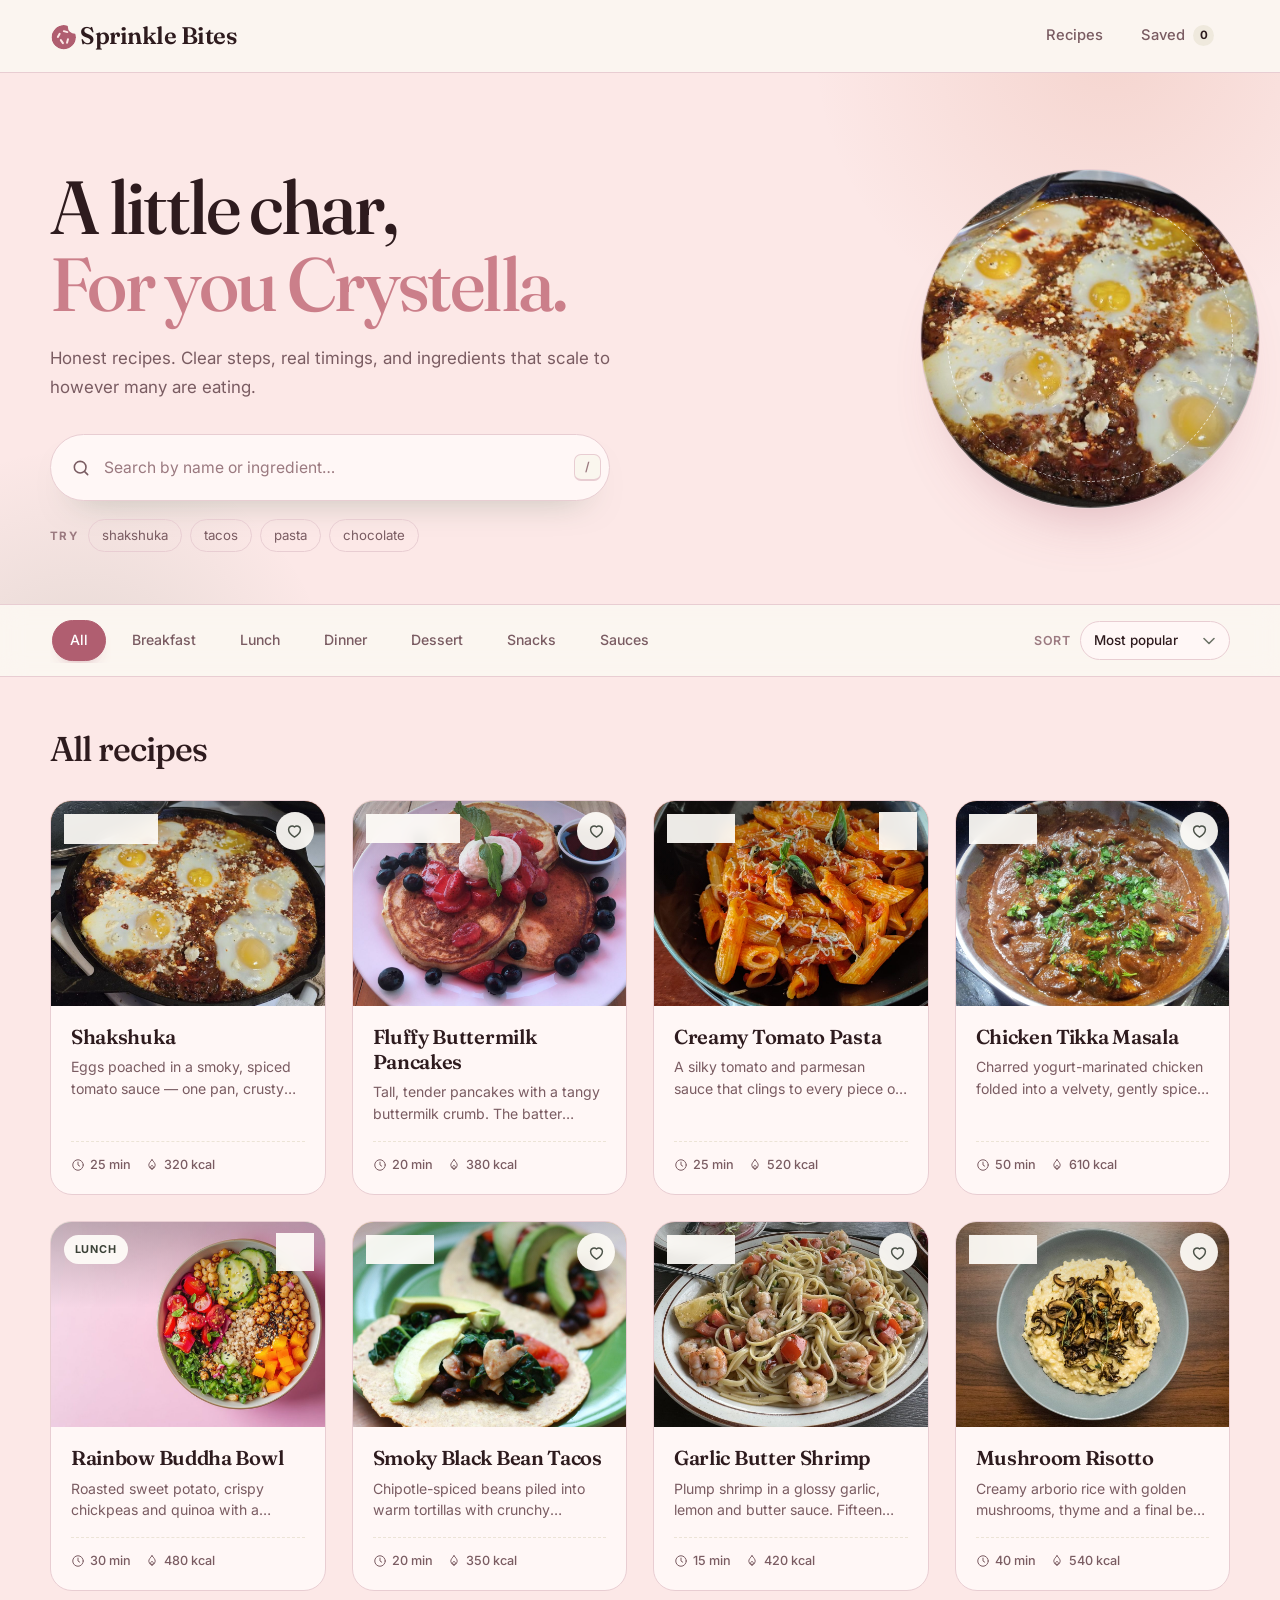
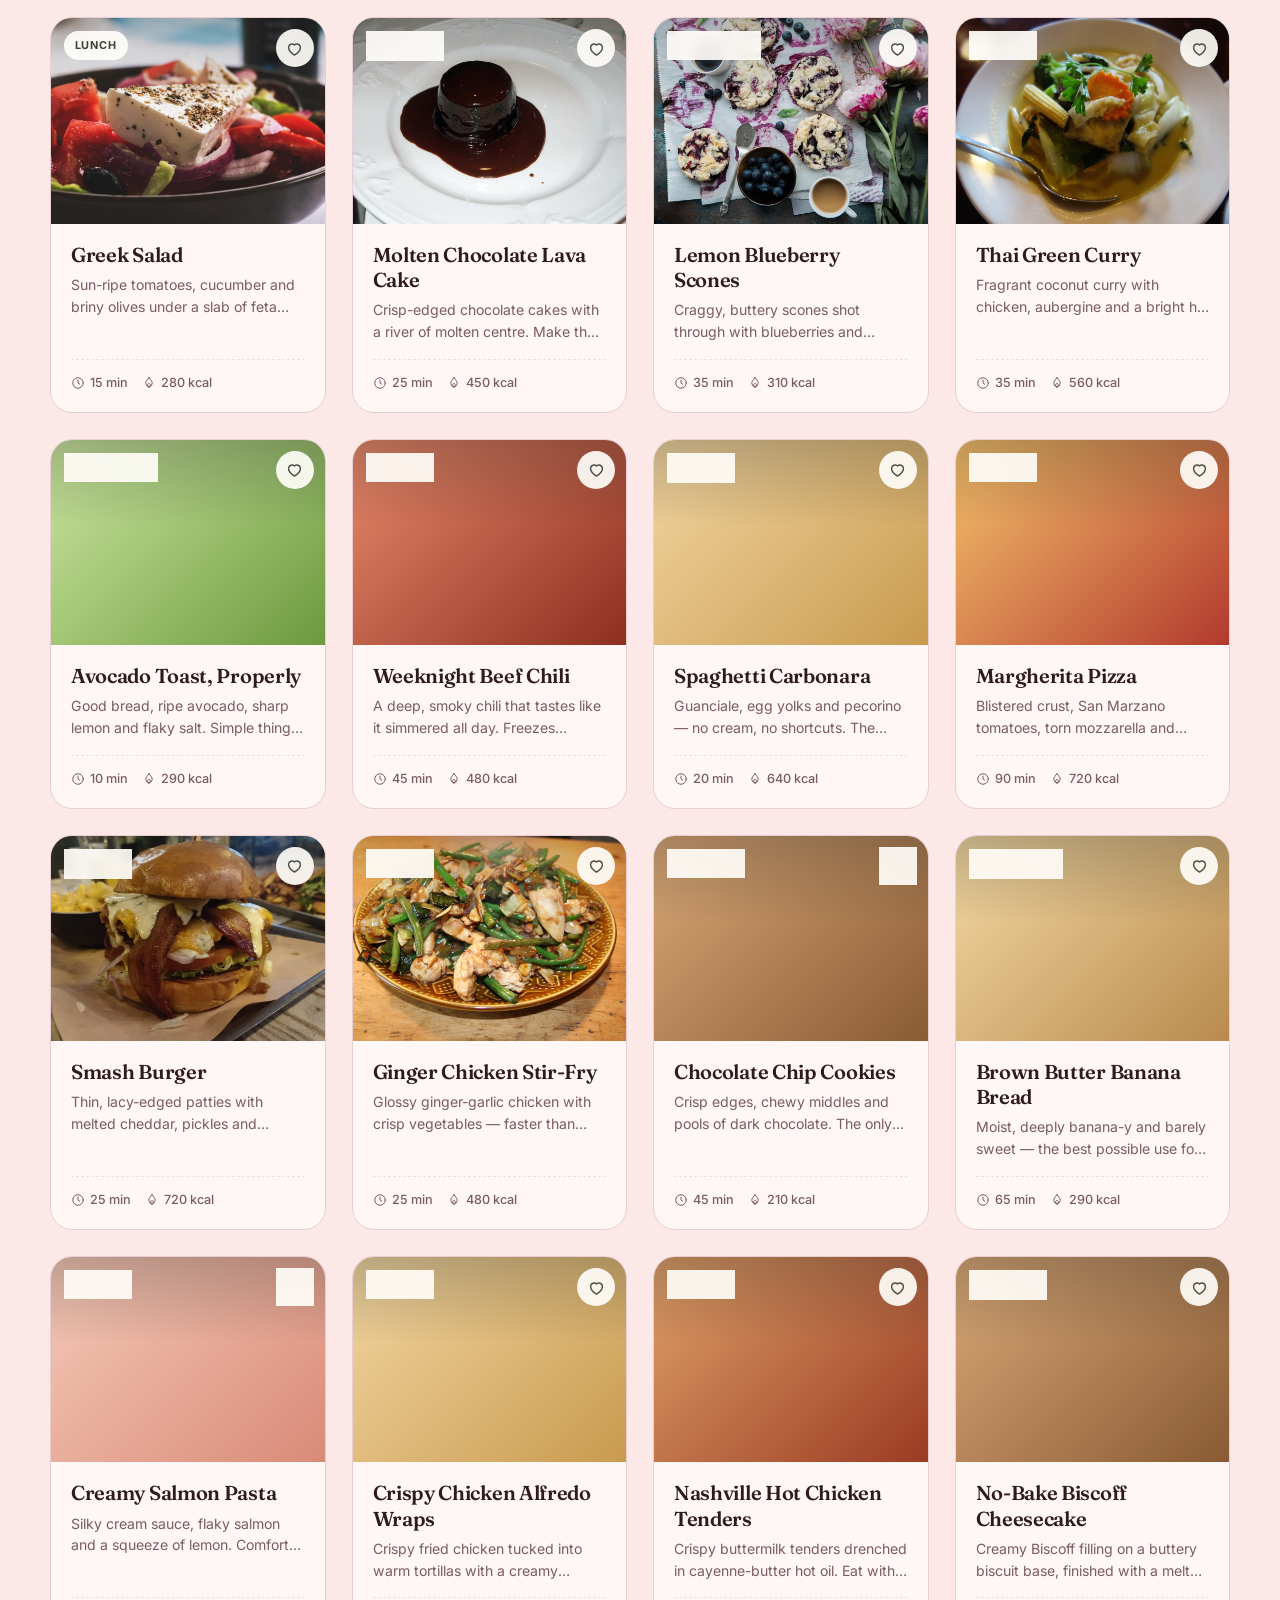
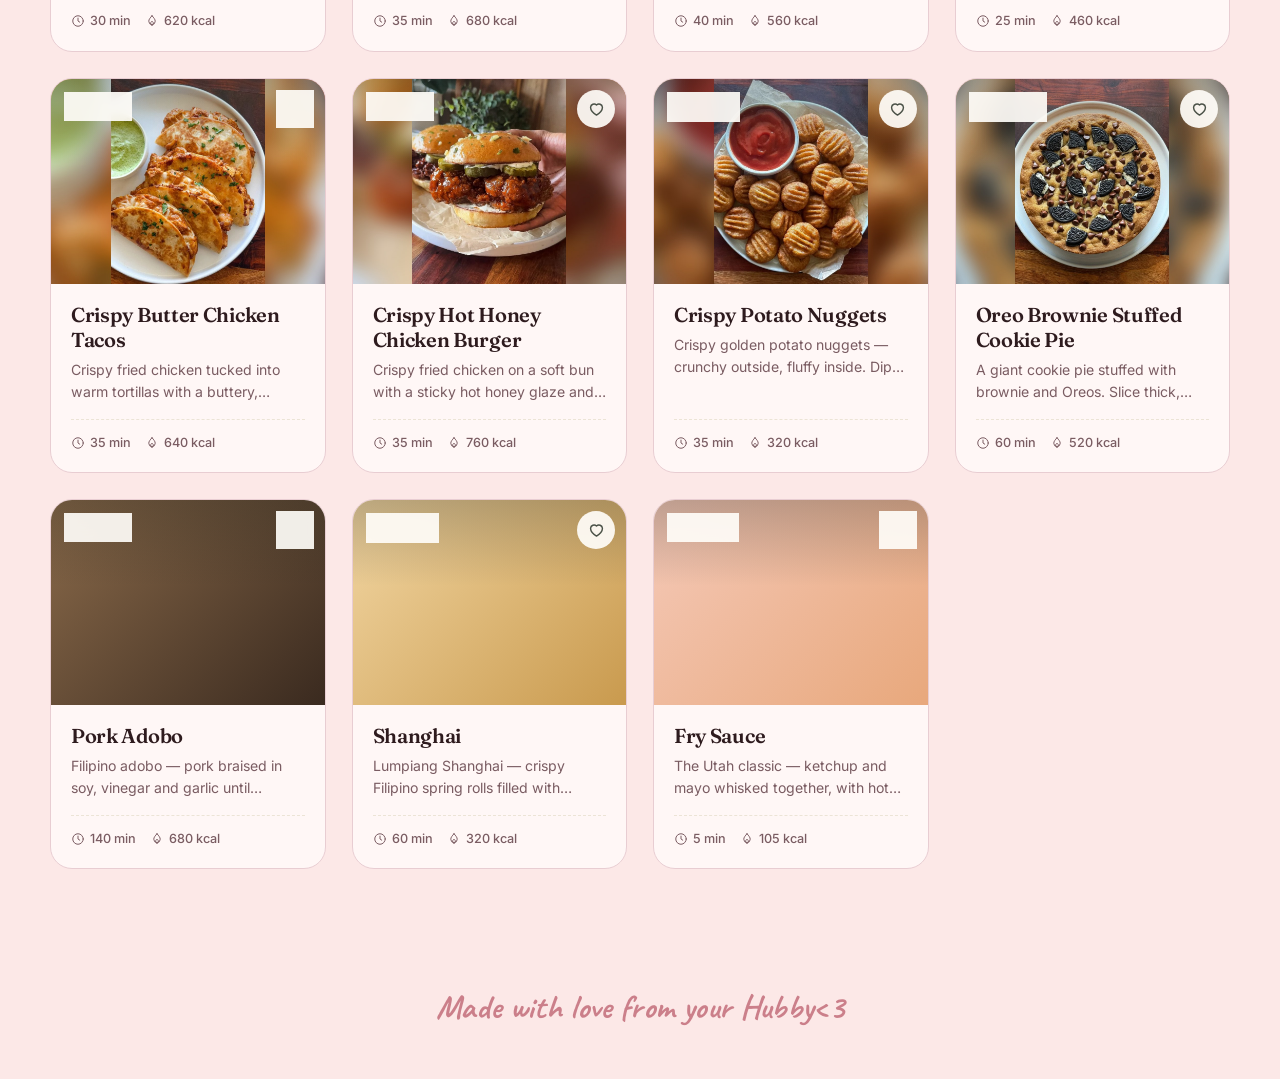
==== index.html @ 5f337d58 "Divide Sauces into 'Sauces' and 'French Mother Sauces' subcategories" ====
<!DOCTYPE html>
<html lang="en">
<head>
  <meta charset="UTF-8">
  <meta name="viewport" content="width=device-width, initial-scale=1">
  <title>Sprinkle Bites — Recipes worth cooking</title>
  <meta name="description" content="Simple, tested recipes with clear steps, honest timings and ingredients that scale to your table.">
  <link rel="preconnect" href="https://fonts.googleapis.com">
  <link rel="preconnect" href="https://fonts.gstatic.com" crossorigin>
  <link href="https://fonts.googleapis.com/css2?family=Fraunces:ital,opsz,wght@0,9..144,400..700;1,9..144,400..700&family=Inter:wght@400;500;600;700&family=Caveat:wght@500;700&display=swap" rel="stylesheet">
  <link rel="icon" href="images/logo-mark.svg" type="image/svg+xml">
  <link rel="apple-touch-icon" href="images/apple-touch-icon.png">
  <link rel="stylesheet" href="styles.css?v=10">
</head>
<body>

  <header class="site-header">
    <div class="wrap header-inner">
      <a class="brand" href="#top" id="brand">
        <svg class="brand-mark" viewBox="0 0 48 48" width="30" height="30" aria-hidden="true" focusable="false">
          <defs>
            <mask id="brand-bite">
              <rect width="48" height="48" fill="#000"/>
              <circle cx="22" cy="26" r="19.5" fill="#fff"/>
              <circle cx="40" cy="9" r="11.5" fill="#000"/>
            </mask>
          </defs>
          <circle cx="22" cy="26" r="19.5" fill="#b05e70" mask="url(#brand-bite)"/>
          <g fill="#fce8e7">
            <rect x="12.4" y="18.5" width="3.2" height="9" rx="1.6" transform="rotate(30 14 23)"/>
            <rect x="17.4" y="28.5" width="3.2" height="9" rx="1.6" transform="rotate(-35 19 33)"/>
            <rect x="26.4" y="27.5" width="3.2" height="9" rx="1.6" transform="rotate(15 28 32)"/>
            <rect x="23.4" y="12.5" width="3.2" height="9" rx="1.6" transform="rotate(105 25 17)"/>
          </g>
        </svg>
        <span class="brand-name">Sprinkle Bites</span>
      </a>
      <nav class="nav" aria-label="Main">
        <a href="#recipes" class="nav-link" id="navAll">Recipes</a>
        <button class="nav-link" id="savedBtn" type="button" aria-pressed="false">
          Saved <span class="count" id="savedCount">0</span>
        </button>
      </nav>
    </div>
  </header>

  <main id="top">
    <section class="hero">
      <div class="wrap hero-inner">
        <h1>A little char, <em>For you Crystella.</em></h1>
        <p class="lede">Honest recipes. Clear steps, real timings, and ingredients that scale to however many are eating.</p>

        <div class="search" role="search">
          <svg class="search-icon" viewBox="0 0 24 24" aria-hidden="true"><circle cx="11" cy="11" r="7"/><path d="m20 20-3.6-3.6"/></svg>
          <input id="search" type="search" placeholder="Search by name or ingredient…" aria-label="Search recipes" autocomplete="off" spellcheck="false">
          <kbd class="search-hint" aria-hidden="true">/</kbd>
        </div>

        <div class="suggestions">
          <span class="suggestions-label">Try</span>
          <button type="button" data-suggest="shakshuka">shakshuka</button>
          <button type="button" data-suggest="tacos">tacos</button>
          <button type="button" data-suggest="pasta">pasta</button>
          <button type="button" data-suggest="chocolate">chocolate</button>
        </div>
      </div>

      <div class="hero-art" aria-hidden="true">
        <div class="plate">
          <span class="plate-ring"></span>
          <img class="plate-photo" src="images/shakshuka.jpg?v=8" alt="" width="1200" height="800">
        </div>
      </div>
    </section>

    <div class="toolbar" id="toolbar">
      <div class="wrap toolbar-inner">
        <div class="chips" id="chips" role="group" aria-label="Filter recipes by category"></div>
        <div class="sub-chips" id="subChips" role="group" aria-label="Filter sauces" hidden></div>
        <label class="sort">
          <span>Sort</span>
          <select id="sort">
            <option value="recommended">Most popular</option>
            <option value="time">Quickest first</option>
            <option value="calories">Lowest calories</option>
            <option value="az">A–Z</option>
          </select>
        </label>
      </div>
    </div>

    <section class="collection wrap" id="recipes" aria-labelledby="collectionTitle">
      <div class="collection-head">
        <h2 id="collectionTitle">All recipes</h2>
      </div>
      <div class="grid" id="grid"></div>
      <div class="empty" id="empty" hidden>
        <span class="empty-emoji" aria-hidden="true">🍽️</span>
        <h3>Nothing on the menu</h3>
        <p>No recipes match that search. Try a different ingredient or clear the filters.</p>
        <button class="btn btn-primary" type="button" id="clearFilters">Clear filters</button>
      </div>
    </section>
  </main>

  <p class="love-note">Made with love from your Hubby&lt;3</p>

  <div class="modal" id="modal" aria-hidden="true">
    <div class="modal-backdrop" data-close></div>
    <div class="panel" id="panel" role="dialog" aria-modal="true" aria-labelledby="modalTitle"></div>
  </div>

  <script src="app.js" defer></script>
</body>
</html>
---- styles.css ----
/* ---------- Base ---------- */
*, *::before, *::after { box-sizing: border-box; }

:root {
  --cream: #fce8e7;
  --paper: #fff7f6;
  --ink: #2e1b1e;
  --muted: #7a5c62;
  --muted-soft: #9b7a80;
  --green: #b05e70;
  --green-soft: #f4c0c8;
  --terra: #cb7f8a;
  --terra-ink: #a04a5a;
  --line: #e8cdd2;
  --serif: "Fraunces", "Iowan Old Style", Georgia, serif;
  --sans: "Inter", ui-sans-serif, system-ui, -apple-system, "Segoe UI", sans-serif;
  --shadow: 0 24px 44px -30px rgba(32, 37, 31, 0.55);
}

html { scroll-behavior: smooth; }

body {
  margin: 0;
  background: var(--cream);
  color: var(--ink);
  font-family: var(--sans);
  font-size: 16px;
  line-height: 1.6;
  -webkit-font-smoothing: antialiased;
}

body.locked { overflow: hidden; }

img, svg { display: block; }
button { font: inherit; color: inherit; }

[hidden] { display: none !important; }

.wrap { width: min(1180px, calc(100% - 48px)); margin-inline: auto; }

:focus-visible {
  outline: 2.5px solid var(--green);
  outline-offset: 3px;
  border-radius: 6px;
}

/* ---------- Header ---------- */
.site-header {
  position: sticky;
  top: 0;
  z-index: 50;
  background: rgba(251, 247, 241, 0.86);
  backdrop-filter: blur(14px);
  -webkit-backdrop-filter: blur(14px);
  border-bottom: 1px solid var(--line);
}

.header-inner {
  display: flex;
  align-items: center;
  justify-content: space-between;
  gap: 24px;
  height: 72px;
}

.brand {
  display: inline-flex;
  align-items: center;
  text-decoration: none;
  color: var(--ink);
  font-family: var(--serif);
  font-size: 1.5rem;
  font-weight: 600;
  letter-spacing: -0.02em;
}

.brand-mark { width: 30px; height: 30px; flex: none; }

.nav { display: flex; align-items: center; gap: 6px; }

.nav-link {
  display: inline-flex;
  align-items: center;
  gap: 8px;
  padding: 9px 16px;
  border: 0;
  border-radius: 999px;
  background: transparent;
  color: var(--muted);
  font-size: 0.92rem;
  font-weight: 500;
  text-decoration: none;
  cursor: pointer;
  transition: background 0.18s ease, color 0.18s ease;
}

.nav-link:hover { background: #f1ece2; color: var(--ink); }

.nav-link.is-active {
  background: var(--green);
  color: #fff;
}

.count {
  display: inline-grid;
  place-items: center;
  min-width: 21px;
  height: 21px;
  padding: 0 6px;
  border-radius: 999px;
  background: #efe9dd;
  color: var(--ink);
  font-size: 0.72rem;
  font-weight: 700;
  line-height: 1;
}

.nav-link.is-active .count { background: rgba(255, 255, 255, 0.24); color: #fff; }

/* ---------- Hero ---------- */
.hero {
  position: relative;
  padding: 76px 0 52px;
  overflow: hidden;
}

.hero::before {
  content: "";
  position: absolute;
  width: 620px;
  height: 620px;
  top: -340px;
  right: -140px;
  border-radius: 50%;
  background: radial-gradient(circle, rgba(201, 96, 60, 0.14), rgba(201, 96, 60, 0) 68%);
  pointer-events: none;
}

.hero::after {
  content: "";
  position: absolute;
  width: 520px;
  height: 520px;
  bottom: -360px;
  left: -180px;
  border-radius: 50%;
  background: radial-gradient(circle, rgba(47, 93, 58, 0.12), rgba(47, 93, 58, 0) 70%);
  pointer-events: none;
}

.hero-inner { position: relative; z-index: 1; }

.eyebrow {
  display: inline-flex;
  align-items: center;
  gap: 10px;
  margin: 0;
  color: var(--terra-ink);
  font-size: 0.74rem;
  font-weight: 700;
  letter-spacing: 0.16em;
  text-transform: uppercase;
}

.eyebrow::before {
  content: "";
  width: 28px;
  height: 2px;
  border-radius: 2px;
  background: currentColor;
}

.hero h1 {
  margin: 20px 0 0;
  max-width: 15ch;
  font-family: var(--serif);
  font-size: clamp(2.7rem, 6.4vw, 4.7rem);
  font-weight: 500;
  line-height: 1.02;
  letter-spacing: -0.035em;
}

.hero h1 em {
  display: block;
  color: var(--terra);
  font-style: normal;
}

.lede {
  max-width: 53ch;
  margin: 22px 0 0;
  color: var(--muted);
  font-size: 1.06rem;
  line-height: 1.7;
}

/* Search */
.search {
  display: flex;
  align-items: center;
  gap: 13px;
  width: min(560px, 100%);
  margin-top: 32px;
  padding: 7px 8px 7px 20px;
  background: var(--paper);
  border: 1px solid var(--line);
  border-radius: 999px;
  box-shadow: 0 18px 36px -26px rgba(47, 93, 58, 0.55);
  transition: border-color 0.18s ease, box-shadow 0.18s ease;
}

.search:focus-within {
  border-color: #b9cbb3;
  box-shadow: 0 18px 36px -22px rgba(47, 93, 58, 0.5), 0 0 0 4px rgba(47, 93, 58, 0.08);
}

.search-icon {
  width: 20px;
  height: 20px;
  flex: 0 0 20px;
  fill: none;
  stroke: var(--muted);
  stroke-width: 1.9;
  stroke-linecap: round;
}

.search input {
  flex: 1;
  min-width: 0;
  padding: 13px 0;
  border: 0;
  outline: 0;
  background: transparent;
  color: var(--ink);
  font: inherit;
  font-size: 0.98rem;
}

.search input::placeholder { color: var(--muted-soft); }
.search input::-webkit-search-cancel-button { -webkit-appearance: none; }

.search-hint {
  flex: 0 0 auto;
  padding: 4px 10px;
  border: 1px solid var(--line);
  border-bottom-width: 2px;
  border-radius: 7px;
  background: #faf6ee;
  color: var(--muted-soft);
  font-family: var(--sans);
  font-size: 0.76rem;
  font-weight: 600;
  line-height: 1.3;
}

.suggestions {
  display: flex;
  flex-wrap: wrap;
  align-items: center;
  gap: 8px;
  margin-top: 18px;
  font-size: 0.85rem;
}

.suggestions-label {
  margin-right: 2px;
  color: var(--muted-soft);
  font-size: 0.72rem;
  font-weight: 700;
  letter-spacing: 0.12em;
  text-transform: uppercase;
}

.suggestions button {
  padding: 5px 13px;
  border: 1px solid var(--line);
  border-radius: 999px;
  background: transparent;
  color: var(--muted);
  font-size: 0.83rem;
  cursor: pointer;
  transition: all 0.16s ease;
}

.suggestions button:hover {
  border-color: #cfc4b1;
  background: var(--paper);
  color: var(--ink);
  transform: translateY(-1px);
}

/* Hero decorative plate */
.hero-art {
  position: absolute;
  top: 50%;
  right: 0;
  width: 380px;
  height: 380px;
  transform: translateY(-50%);
  display: none;
}

.plate {
  position: absolute;
  inset: 20px;
  display: grid;
  place-items: center;
  border-radius: 50%;
  background:
    radial-gradient(circle at 38% 30%, #fff7f6 0%, #f6d2d6 55%, #e8cdd2 100%);
  border: 1px solid #e8cdd2;
  box-shadow:
    0 40px 60px -40px rgba(176, 94, 112, 0.45),
    inset 0 -8px 24px rgba(180, 160, 130, 0.18),
    inset 0 4px 14px rgba(255, 255, 255, 0.9);
  animation: float 7s ease-in-out infinite;
}

.plate-ring {
  position: absolute;
  inset: 26px;
  z-index: 3;
  border: 1.5px dashed rgba(255, 255, 255, 0.75);
  border-radius: 50%;
  opacity: 0.9;
}

.plate-photo {
  position: absolute;
  inset: 0;
  width: 100%;
  height: 100%;
  border-radius: 50%;
  object-fit: cover;
}

.plate::after {
  content: "";
  position: absolute;
  inset: 0;
  z-index: 2;
  border-radius: 50%;
  box-shadow: inset 0 0 0 1px rgba(255, 255, 255, 0.28), inset 0 -14px 34px rgba(40, 30, 20, 0.28);
  pointer-events: none;
}

@keyframes float {
  0%, 100% { transform: translateY(0) rotate(-4deg); }
  50% { transform: translateY(-9px) rotate(-2deg); }
}

@media (min-width: 1080px) {
  .hero-art { display: block; }
  .hero-inner { min-height: 360px; }
  .hero-inner > .eyebrow,
  .hero-inner > h1,
  .hero-inner > .lede,
  .hero-inner > .search,
  .hero-inner > .suggestions { max-width: 640px; }
  .hero-inner > .lede { max-width: 53ch; }
}

@media (prefers-reduced-motion: reduce) {
  .plate { animation: none; }
}


/* ---------- Toolbar ---------- */
.toolbar {
  position: sticky;
  top: 72px;
  z-index: 40;
  padding: 13px 0;
  background: rgba(251, 247, 241, 0.92);
  backdrop-filter: blur(12px);
  -webkit-backdrop-filter: blur(12px);
  border-top: 1px solid var(--line);
  border-bottom: 1px solid var(--line);
}

.toolbar-inner {
  display: flex;
  align-items: center;
  justify-content: space-between;
  gap: 18px;
}

.chips {
  display: flex;
  align-items: center;
  gap: 8px;
  overflow-x: auto;
  scrollbar-width: none;
  padding: 2px;
}

.chips::-webkit-scrollbar { display: none; }

.chip {
  flex: 0 0 auto;
  padding: 8px 17px;
  border: 1px solid transparent;
  border-radius: 999px;
  background: transparent;
  color: var(--muted);
  font-size: 0.88rem;
  font-weight: 500;
  white-space: nowrap;
  cursor: pointer;
  transition: all 0.18s ease;
}

.chip:hover { background: #f1ece2; color: var(--ink); }

.chip[aria-pressed="true"] {
  background: var(--green);
  border-color: var(--green);
  color: #fff;
  box-shadow: 0 8px 16px -12px rgba(176, 94, 112, 0.9);
}

.sort {
  display: inline-flex;
  align-items: center;
  gap: 9px;
  flex: 0 0 auto;
  color: var(--muted-soft);
  font-size: 0.78rem;
  font-weight: 600;
  letter-spacing: 0.06em;
  text-transform: uppercase;
}

.sort select {
  padding: 8px 34px 8px 13px;
  border: 1px solid var(--line);
  border-radius: 999px;
  background: var(--paper) url("data:image/svg+xml,%3Csvg xmlns='http://www.w3.org/2000/svg' width='12' height='8' viewBox='0 0 12 8'%3E%3Cpath d='M1 1.5 6 6.5 11 1.5' fill='none' stroke='%236d7468' stroke-width='1.6' stroke-linecap='round' stroke-linejoin='round'/%3E%3C/svg%3E") no-repeat right 14px center;
  color: var(--ink);
  font: inherit;
  font-size: 0.84rem;
  font-weight: 500;
  letter-spacing: 0;
  text-transform: none;
  cursor: pointer;
  appearance: none;
  -webkit-appearance: none;
}

/* ---------- Collection ---------- */
.collection { padding-bottom: 84px; }

#recipes { scroll-margin-top: 150px; }

.collection-head {
  display: flex;
  align-items: baseline;
  justify-content: space-between;
  gap: 20px;
  flex-wrap: wrap;
  padding: 44px 0 24px;
}

.collection-head h2 {
  margin: 0;
  font-family: var(--serif);
  font-size: clamp(1.7rem, 3vw, 2.15rem);
  font-weight: 500;
  letter-spacing: -0.025em;
}

.result-count {
  margin: 0;
  color: var(--muted-soft);
  font-size: 0.88rem;
}

.grid {
  display: grid;
  grid-template-columns: repeat(auto-fill, minmax(272px, 1fr));
  gap: 26px;
}

/* ---------- Card ---------- */
.card {
  position: relative;
  display: flex;
  flex-direction: column;
  background: var(--paper);
  border: 1px solid var(--line);
  border-radius: 22px;
  overflow: hidden;
  cursor: pointer;
  transition: transform 0.24s ease, box-shadow 0.24s ease, border-color 0.24s ease;
  animation: rise 0.4s ease both;
}

.card:hover {
  transform: translateY(-5px);
  border-color: #d8cfbe;
  box-shadow: var(--shadow);
}

.card-open {
  padding: 0;
  border: 0;
  background: none;
  color: inherit;
  font: inherit;
  letter-spacing: inherit;
  line-height: inherit;
  text-align: left;
  cursor: pointer;
}

.card-open:hover {
  text-decoration: underline;
  text-decoration-thickness: 1.5px;
  text-underline-offset: 4px;
}

.card-open:focus-visible { outline-offset: 4px; }

@keyframes rise {
  from { opacity: 0; transform: translateY(10px); }
  to { opacity: 1; transform: translateY(0); }
}

.thumb {
  position: relative;
  display: grid;
  place-items: center;
  aspect-ratio: 4 / 3;
  overflow: hidden;
}

.thumb::after {
  content: "";
  position: absolute;
  inset: 0;
  z-index: 1;
  background: linear-gradient(to bottom, rgba(20, 24, 20, 0.24), rgba(20, 24, 20, 0) 42%);
  pointer-events: none;
}

.thumb-img {
  position: absolute;
  inset: 0;
  width: 100%;
  height: 100%;
  object-fit: cover;
  transition: transform 0.5s cubic-bezier(0.2, 0.8, 0.3, 1);
}

.card:hover .thumb-img { transform: scale(1.055); }

.badge {
  position: absolute;
  top: 13px;
  left: 13px;
  z-index: 2;
  padding: 6px 11px;
  border-radius: 999px;
  background: rgba(255, 253, 249, 0.92);
  backdrop-filter: blur(6px);
  color: #3b4237;
  font-size: 0.68rem;
  font-weight: 700;
  letter-spacing: 0.09em;
  text-transform: uppercase;
}

.heart {
  position: absolute;
  top: 11px;
  right: 11px;
  z-index: 3;
  display: grid;
  place-items: center;
  width: 38px;
  height: 38px;
  border: 0;
  border-radius: 50%;
  background: rgba(255, 253, 249, 0.92);
  backdrop-filter: blur(6px);
  cursor: pointer;
  transition: transform 0.18s ease, background 0.18s ease;
}

.heart:hover { transform: scale(1.08); background: #fff; }
.heart:active { transform: scale(0.94); }

.heart svg {
  width: 19px;
  height: 19px;
  fill: none;
  stroke: #4a5147;
  stroke-width: 1.8;
  stroke-linecap: round;
  stroke-linejoin: round;
  transition: fill 0.18s ease, stroke 0.18s ease;
}

.heart[aria-pressed="true"] svg { fill: var(--terra); stroke: var(--terra); }

.card-body {
  display: flex;
  flex-direction: column;
  flex: 1;
  padding: 18px 20px 19px;
}

.card-body h3 {
  margin: 0;
  font-family: var(--serif);
  font-size: 1.26rem;
  font-weight: 600;
  line-height: 1.25;
  letter-spacing: -0.015em;
}

.card-body p {
  margin: 7px 0 16px;
  color: var(--muted);
  font-size: 0.88rem;
  line-height: 1.55;
  display: -webkit-box;
  -webkit-line-clamp: 2;
  -webkit-box-orient: vertical;
  overflow: hidden;
}

.meta {
  display: flex;
  align-items: center;
  flex-wrap: wrap;
  gap: 6px 14px;
  margin-top: auto;
  padding-top: 13px;
  border-top: 1px dashed #ece4d6;
  color: var(--muted);
  font-size: 0.79rem;
  font-weight: 500;
}

.meta span { display: inline-flex; align-items: center; gap: 5px; }

.meta svg {
  width: 14px;
  height: 14px;
  fill: none;
  stroke: currentColor;
  stroke-width: 1.7;
  stroke-linecap: round;
  stroke-linejoin: round;
}

/* ---------- Empty state ---------- */
.empty {
  display: grid;
  justify-items: center;
  gap: 4px;
  padding: 64px 24px 72px;
  text-align: center;
}

.empty-emoji { font-size: 2.6rem; }

.empty h3 {
  margin: 8px 0 0;
  font-family: var(--serif);
  font-size: 1.5rem;
  font-weight: 600;
}

.empty p {
  max-width: 38ch;
  margin: 4px 0 18px;
  color: var(--muted);
  font-size: 0.93rem;
}

/* ---------- Buttons ---------- */
.btn {
  display: inline-flex;
  align-items: center;
  justify-content: center;
  gap: 8px;
  padding: 11px 20px;
  border: 1px solid transparent;
  border-radius: 999px;
  font-size: 0.9rem;
  font-weight: 600;
  cursor: pointer;
  transition: all 0.18s ease;
}

.btn svg { width: 17px; height: 17px; fill: none; stroke: currentColor; stroke-width: 1.8; stroke-linecap: round; stroke-linejoin: round; }

.btn-primary { background: var(--green); color: #fff; }
.btn-primary:hover { background: #24462d; transform: translateY(-1px); }

.btn-ghost { background: transparent; border-color: var(--line); color: var(--ink); }
.btn-ghost:hover { background: #f1ece2; }

/* ---------- Footer ---------- */
.site-footer {
  border-top: 1px solid var(--line);
  padding: 34px 0 44px;
  background: #f7f2e9;
}

.footer-inner {
  display: flex;
  align-items: center;
  justify-content: space-between;
  gap: 16px;
  flex-wrap: wrap;
}

.site-footer p { margin: 0; color: var(--muted); font-size: 0.88rem; }
.footer-small { color: var(--muted-soft); font-size: 0.82rem; }
.site-footer a { color: var(--muted-soft); text-underline-offset: 3px; }
.site-footer a:hover { color: var(--ink); }

/* ---------- Modal ---------- */
.modal { position: fixed; inset: 0; z-index: 100; display: none; }
.modal.open { display: block; }

.modal-backdrop {
  position: absolute;
  inset: 0;
  background: rgba(24, 28, 24, 0.55);
  backdrop-filter: blur(7px);
  -webkit-backdrop-filter: blur(7px);
  animation: fade 0.22s ease both;
}

.panel {
  position: relative;
  width: min(940px, calc(100% - 32px));
  max-height: 88vh;
  margin: min(5vh, 52px) auto;
  background: var(--cream);
  border-radius: 26px;
  overflow-y: auto;
  overscroll-behavior: contain;
  box-shadow: 0 50px 90px -34px rgba(0, 0, 0, 0.55);
  animation: pop 0.32s cubic-bezier(0.2, 0.9, 0.3, 1.15) both;
}

@keyframes fade { from { opacity: 0; } }
@keyframes pop {
  from { opacity: 0; transform: translateY(22px) scale(0.985); }
  to { opacity: 1; transform: translateY(0) scale(1); }
}

.modal-banner {
  position: relative;
  display: grid;
  place-items: center;
  aspect-ratio: 3 / 2;
  overflow: hidden;
}

.modal-banner::after {
  content: "";
  position: absolute;
  inset: 0;
  z-index: 1;
  background: linear-gradient(to bottom,
    rgba(20, 24, 20, 0.22),
    rgba(20, 24, 20, 0) 32%,
    rgba(20, 24, 20, 0) 68%,
    rgba(20, 24, 20, 0.3));
  pointer-events: none;
}

.modal-img {
  position: absolute;
  inset: 0;
  width: 100%;
  height: 100%;
  object-fit: contain;
}

.modal-banner .badge { top: 18px; left: 20px; }

.close-btn {
  position: absolute;
  top: 14px;
  right: 14px;
  z-index: 3;
  display: grid;
  place-items: center;
  width: 40px;
  height: 40px;
  border: 0;
  border-radius: 50%;
  background: rgba(255, 253, 249, 0.92);
  cursor: pointer;
  transition: transform 0.18s ease, background 0.18s ease;
}

.close-btn:hover { transform: rotate(90deg); background: #fff; }

.close-btn svg {
  width: 19px;
  height: 19px;
  fill: none;
  stroke: #3b4237;
  stroke-width: 1.9;
  stroke-linecap: round;
}

.modal-body { padding: 30px 36px 34px; }

.modal-intro h2 {
  margin: 0;
  font-family: var(--serif);
  font-size: clamp(1.9rem, 3.6vw, 2.6rem);
  font-weight: 500;
  line-height: 1.1;
  letter-spacing: -0.03em;
}

.modal-intro > p {
  max-width: 62ch;
  margin: 12px 0 0;
  color: var(--muted);
  font-size: 1rem;
  line-height: 1.65;
}

.meta-chips {
  display: flex;
  flex-wrap: wrap;
  gap: 9px;
  margin-top: 18px;
}

.chip-stat {
  display: inline-flex;
  align-items: center;
  gap: 7px;
  padding: 8px 14px;
  border: 1px solid var(--line);
  border-radius: 999px;
  background: var(--paper);
  color: var(--muted);
  font-size: 0.83rem;
}

.chip-stat b { color: var(--ink); font-weight: 600; }

.chip-stat svg {
  width: 15px;
  height: 15px;
  fill: none;
  stroke: var(--green);
  stroke-width: 1.8;
  stroke-linecap: round;
  stroke-linejoin: round;
}

.modal-grid {
  display: grid;
  grid-template-columns: 320px 1fr;
  gap: 34px;
  margin-top: 28px;
  padding-top: 28px;
  border-top: 1px solid var(--line);
}

/* Ingredients */
.ingredients {
  align-self: start;
  position: sticky;
  top: 20px;
  padding: 20px;
  background: var(--paper);
  border: 1px solid var(--line);
  border-radius: 18px;
}

.ing-head {
  display: flex;
  align-items: center;
  justify-content: space-between;
  gap: 12px;
  flex-wrap: wrap;
  margin-bottom: 6px;
}

.ing-head h3,
.method h3 {
  margin: 0;
  font-family: var(--serif);
  font-size: 1.22rem;
  font-weight: 600;
  letter-spacing: -0.01em;
}

.stepper {
  display: inline-flex;
  align-items: center;
  gap: 4px;
  padding: 3px 10px 3px 3px;
  border: 1px solid var(--line);
  border-radius: 999px;
  background: #faf6ee;
}

.serv-label {
  font-size: 0.82rem;
  font-weight: 600;
  color: var(--muted);
  padding-left: 6px;
  white-space: nowrap;
}

.stepper button {
  display: grid;
  place-items: center;
  width: 28px;
  height: 28px;
  border: 0;
  border-radius: 50%;
  background: transparent;
  color: var(--green);
  font-size: 1.15rem;
  font-weight: 600;
  line-height: 1;
  cursor: pointer;
  transition: background 0.15s ease;
}

.stepper button:hover:not(:disabled) { background: var(--green-soft); }
.stepper button:disabled { opacity: 0.35; cursor: not-allowed; }

.stepper output {
  min-width: 26px;
  text-align: center;
  font-size: 0.92rem;
  font-weight: 700;
}

.serves-note {
  margin: 2px 0 12px;
  color: var(--muted-soft);
  font-size: 0.76rem;
  letter-spacing: 0.04em;
  text-transform: uppercase;
  font-weight: 600;
}

.ing-list { display: grid; }

.ing-list label {
  display: flex;
  align-items: flex-start;
  gap: 11px;
  padding: 9px 0;
  border-bottom: 1px dashed #ece4d6;
  font-size: 0.92rem;
  line-height: 1.5;
  cursor: pointer;
}

.ing-list label:last-child { border-bottom: 0; padding-bottom: 0; }

.ing-list input {
  position: relative;
  flex: 0 0 18px;
  width: 18px;
  height: 18px;
  margin: 3px 0 0;
  border: 1.5px solid #c9c0b0;
  border-radius: 5px;
  background: #fff;
  appearance: none;
  -webkit-appearance: none;
  cursor: pointer;
  transition: background 0.15s ease, border-color 0.15s ease;
}

.ing-list input:checked {
  background: var(--green);
  border-color: var(--green);
}

.ing-list input:checked::after {
  content: "";
  position: absolute;
  left: 4.5px;
  top: 1.5px;
  width: 5px;
  height: 9px;
  border: solid #fff;
  border-width: 0 2px 2px 0;
  transform: rotate(45deg);
}

.ing-list input:checked ~ span {
  color: var(--muted-soft);
  text-decoration: line-through;
  text-decoration-thickness: 1px;
}

.ing-list b { font-weight: 600; color: var(--ink); }

/* Method */
.method h3 { margin-bottom: 16px; }

.steps {
  counter-reset: step;
  display: grid;
  gap: 19px;
  margin: 0;
  padding: 0;
  list-style: none;
}

.steps li {
  display: grid;
  grid-template-columns: 32px 1fr;
  gap: 14px;
  font-size: 0.95rem;
  line-height: 1.68;
  color: #3c423a;
}

.steps li::before {
  counter-increment: step;
  content: counter(step);
  display: grid;
  place-items: center;
  width: 32px;
  height: 32px;
  border-radius: 50%;
  background: var(--green-soft);
  color: var(--green);
  font-size: 0.82rem;
  font-weight: 700;
}

.modal-actions {
  display: flex;
  flex-wrap: wrap;
  gap: 10px;
  margin-top: 30px;
  padding-top: 24px;
  border-top: 1px solid var(--line);
}

.modal-actions .btn-primary { margin-right: auto; }
.modal-actions .btn-primary[aria-pressed="true"] { background: var(--terra); }
.modal-actions .btn-primary[aria-pressed="true"]:hover { background: #b25232; }

/* ---------- Responsive ---------- */
@media (max-width: 860px) {
  .modal-grid { grid-template-columns: 1fr; gap: 26px; }
  .ingredients { position: static; }
  .modal-body { padding: 26px 24px 30px; }
}

@media (max-width: 720px) {
  .wrap { width: calc(100% - 36px); }
  .header-inner { height: 64px; }
  .brand { font-size: 1.32rem; }
  .hero { padding: 52px 0 38px; }
  .hero h1 { font-size: clamp(2.4rem, 11vw, 3.4rem); }
  .lede { font-size: 0.98rem; }
  .search { margin-top: 26px; }
  .search-hint { display: none; }
  .toolbar { position: static; }
  .toolbar-inner { flex-direction: column; align-items: stretch; gap: 10px; }
  .chips { padding-bottom: 2px; }
  .sort { justify-content: space-between; }
  .sort select { flex: 1; max-width: 220px; }
  .collection-head { padding-top: 32px; }
  #recipes { scroll-margin-top: 78px; }
  .grid { gap: 18px; grid-template-columns: repeat(auto-fill, minmax(240px, 1fr)); }
  .footer-inner { flex-direction: column; align-items: flex-start; gap: 6px; }
}

@media (max-width: 560px) {
  .brand { font-size: 1.1rem; gap: 8px; }
  .brand-mark { width: 25px; height: 25px; }
  .nav { gap: 2px; }
  .nav-link { padding: 8px 11px; font-size: 0.85rem; }
}

@media (max-width: 410px) {
  #navAll { display: none; }
}

@media (max-width: 700px) {
  .panel {
    width: 100%;
    max-height: 100dvh;
    height: 100dvh;
    margin: 0;
    border-radius: 0;
  }
  .modal-body { padding: 22px 18px 40px; }
  .modal-actions .btn-primary { margin-right: 0; flex: 1 1 100%; }
}

@media (prefers-reduced-motion: reduce) {
  *, *::before, *::after {
    animation-duration: 0.001ms !important;
    animation-iteration-count: 1 !important;
    transition-duration: 0.001ms !important;
    scroll-behavior: auto !important;
  }
}

/* ---------- Print ---------- */
@media print {
  body { background: #fff; }
  .site-header, .hero, .toolbar, .site-footer, .grid,
  .collection-head, .empty, .modal-backdrop, .modal-actions, .close-btn {
    display: none !important;
  }
  .modal { position: static; display: block; }
  .panel {
    width: 100%;
    max-height: none;
    margin: 0;
    overflow: visible;
    border-radius: 0;
    box-shadow: none;
  }
  .modal-banner { height: 150px; }
  .modal-grid { grid-template-columns: 1fr 1.4fr; }
  .ingredients { position: static; }
}


/* ---------- Love note ---------- */
.love-note {
  margin: 0;
  padding: 28px 16px 44px;
  text-align: center;
  font-family: "Caveat", "Brush Script MT", cursive;
  font-size: clamp(1.5rem, 4vw, 2.1rem);
  font-weight: 700;
  color: var(--terra);
  letter-spacing: 0.01em;
}


.storage-note {
  margin-top: 18px;
  padding: 12px 14px;
  border-left: 3px solid var(--green);
  background: var(--green-soft);
  border-radius: 8px;
}

.storage-label {
  display: block;
  font-size: 0.72rem;
  font-weight: 700;
  letter-spacing: 0.08em;
  text-transform: uppercase;
  color: var(--green);
  margin-bottom: 4px;
}

.storage-note p {
  margin: 0;
  font-size: 0.9rem;
  color: var(--ink);
  line-height: 1.5;
}


/* ---------- Sub-chips (sauces) ---------- */
.sub-chips {
  display: flex;
  flex-wrap: wrap;
  gap: 6px;
  margin-top: 8px;
}

.sub-chip {
  padding: 5px 12px;
  border: 1px solid var(--line);
  border-radius: 999px;
  background: transparent;
  color: var(--muted);
  font-size: 0.78rem;
  font-weight: 600;
  cursor: pointer;
  transition: background 0.15s ease, color 0.15s ease, border-color 0.15s ease;
}

.sub-chip:hover { background: var(--green-soft); color: var(--ink); }

.sub-chip[aria-pressed="true"] {
  background: var(--green);
  border-color: var(--green);
  color: #fff;
}
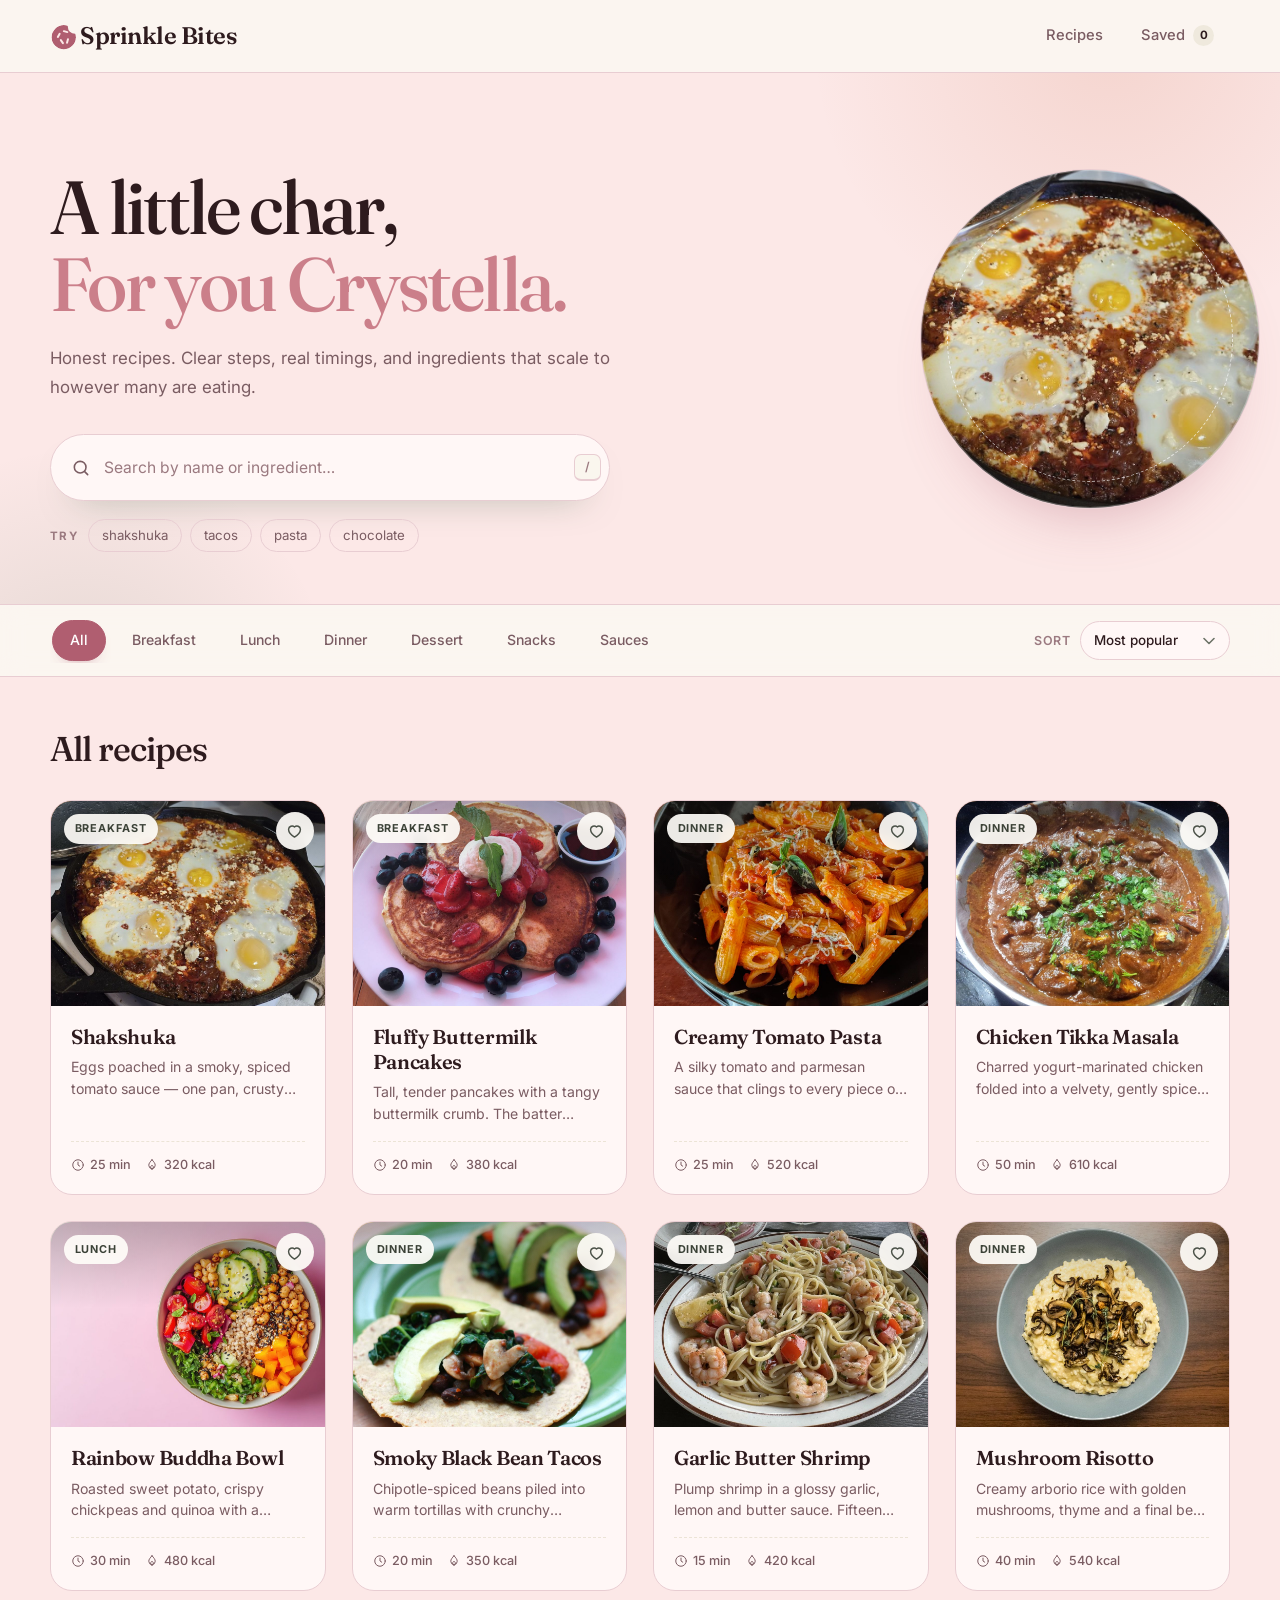
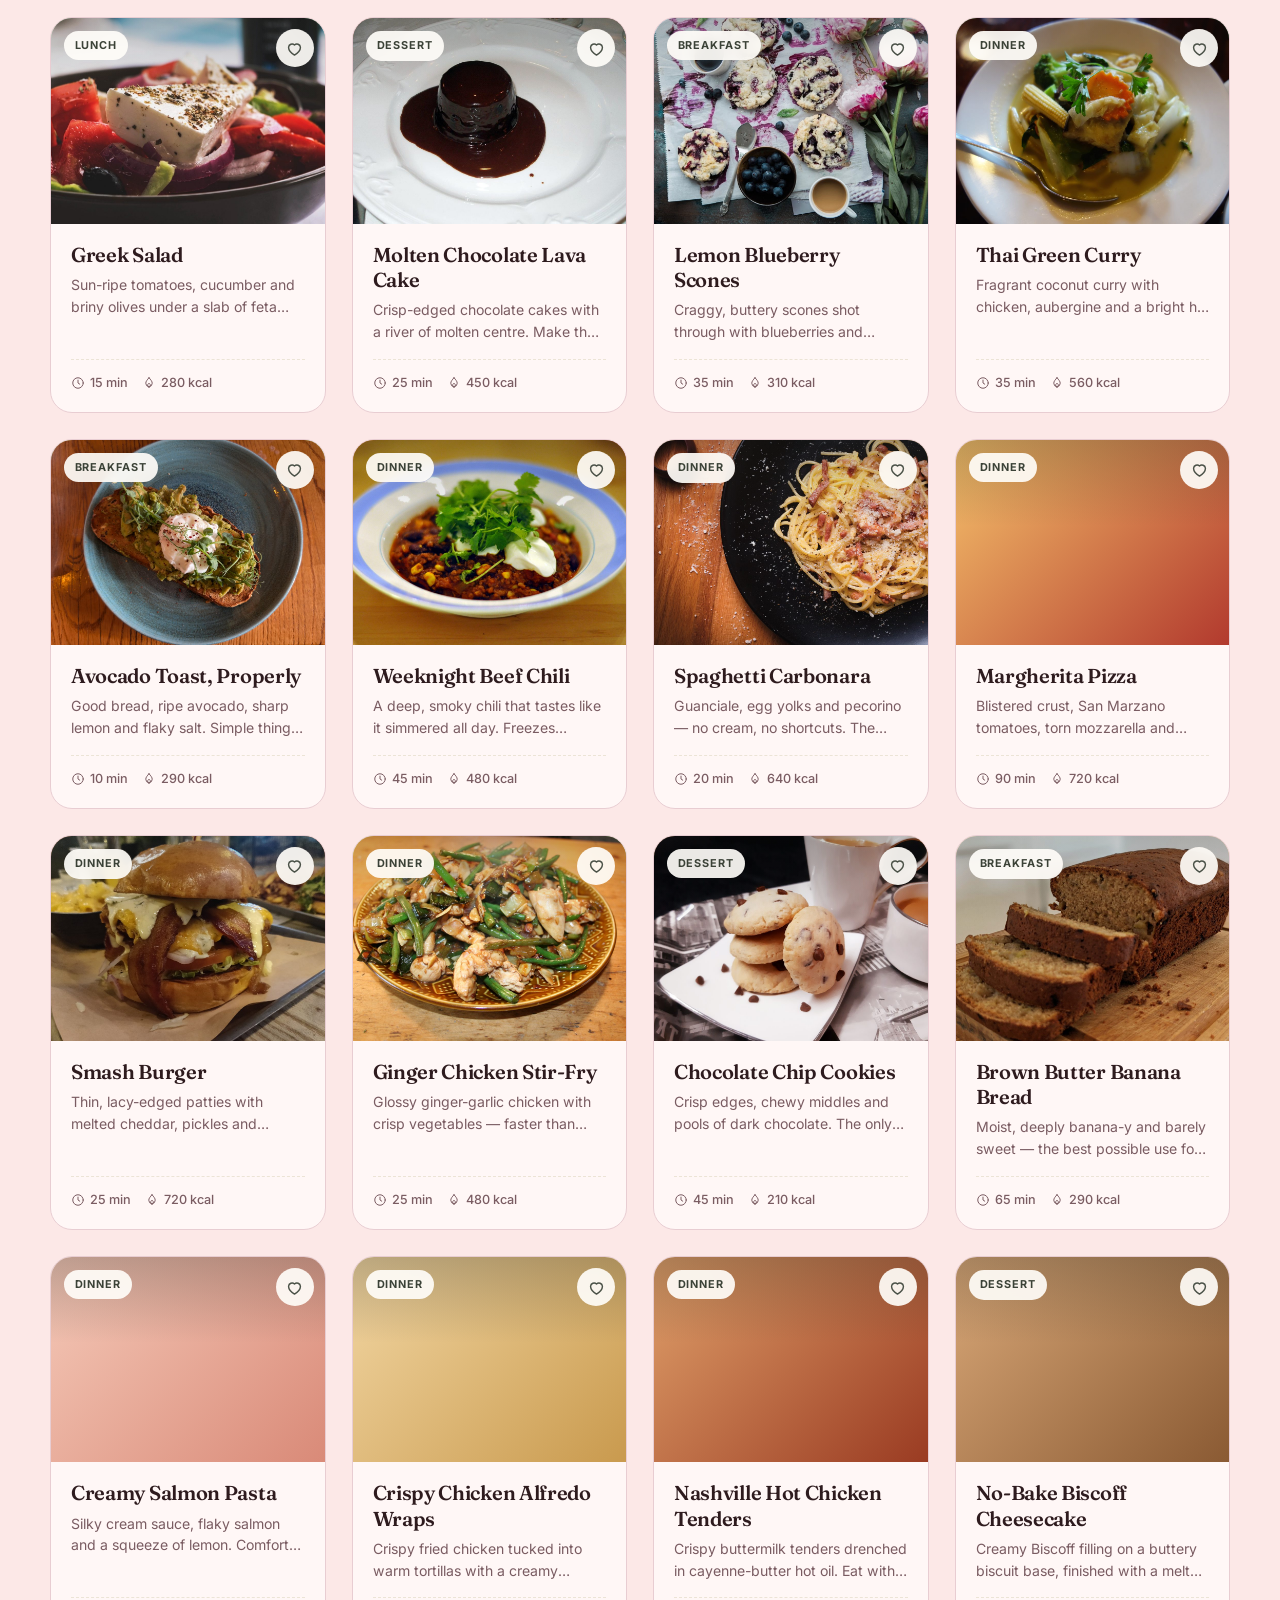
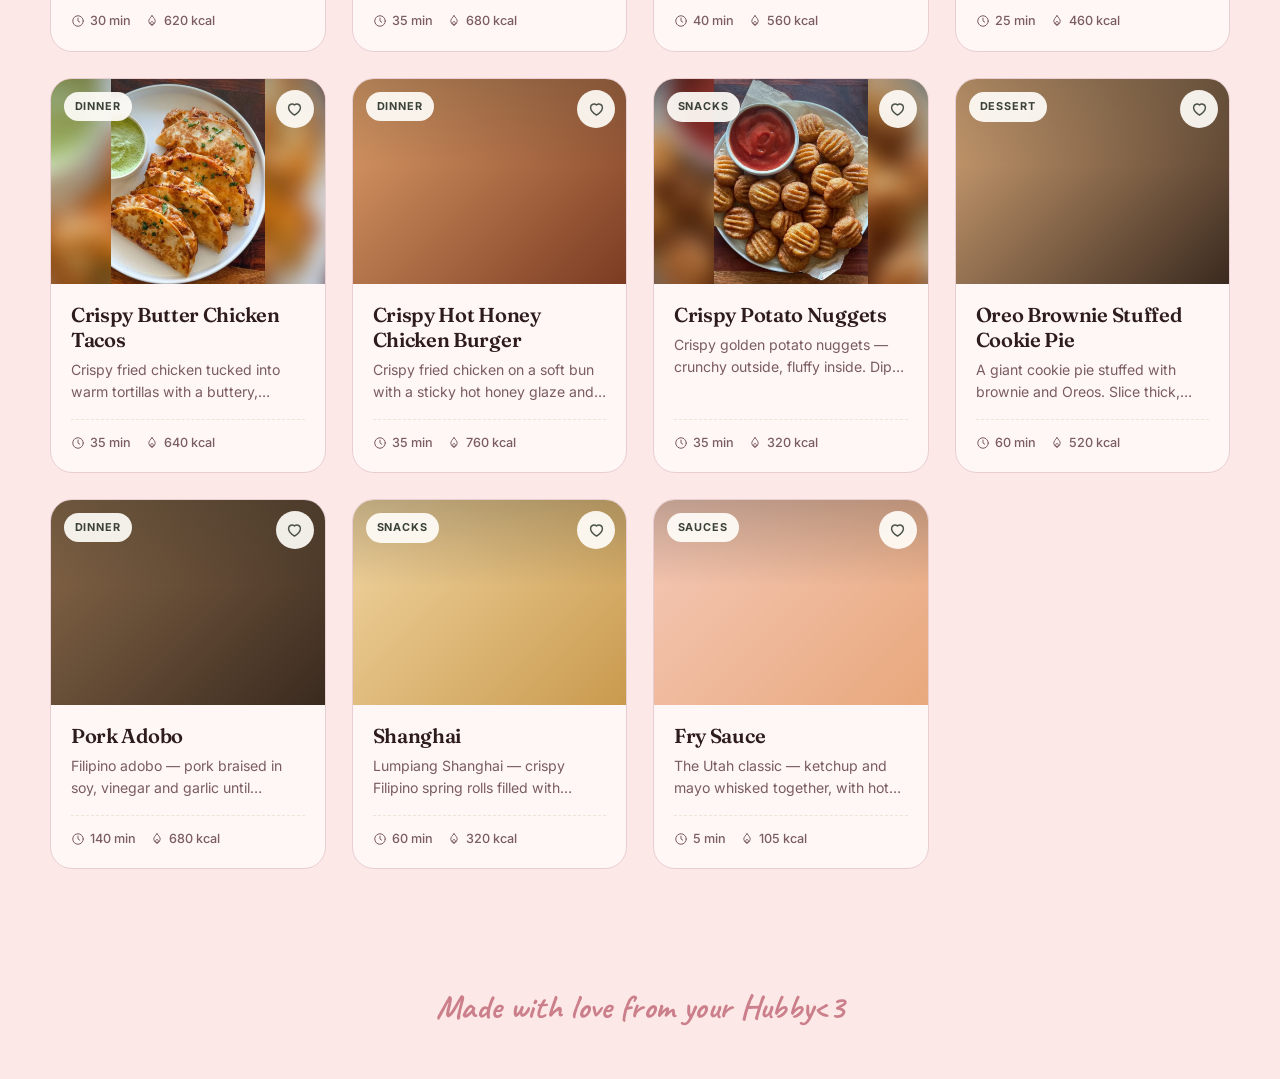
==== commit f005cd5b: "Move sauce sub-filters above the recipe grid" ====
--- a/index.html
+++ b/index.html
@@ -10,7 +10,7 @@
   <link href="https://fonts.googleapis.com/css2?family=Fraunces:ital,opsz,wght@0,9..144,400..700;1,9..144,400..700&family=Inter:wght@400;500;600;700&family=Caveat:wght@500;700&display=swap" rel="stylesheet">
   <link rel="icon" href="images/logo-mark.svg" type="image/svg+xml">
   <link rel="apple-touch-icon" href="images/apple-touch-icon.png">
-  <link rel="stylesheet" href="styles.css?v=10">
+  <link rel="stylesheet" href="styles.css?v=11">
 </head>
 <body>
 
@@ -76,7 +76,6 @@
     <div class="toolbar" id="toolbar">
       <div class="wrap toolbar-inner">
         <div class="chips" id="chips" role="group" aria-label="Filter recipes by category"></div>
-        <div class="sub-chips" id="subChips" role="group" aria-label="Filter sauces" hidden></div>
         <label class="sort">
           <span>Sort</span>
           <select id="sort">
@@ -93,6 +92,8 @@
       <div class="collection-head">
         <h2 id="collectionTitle">All recipes</h2>
       </div>
+      <div class="sauce-intro" id="sauceIntro" hidden></div>
+      <div class="sub-chips" id="subChips" role="group" aria-label="Filter sauces" hidden></div>
       <div class="grid" id="grid"></div>
       <div class="empty" id="empty" hidden>
         <span class="empty-emoji" aria-hidden="true">🍽️</span>
--- a/styles.css
+++ b/styles.css
@@ -1204,3 +1204,31 @@
   border-color: var(--green);
   color: #fff;
 }
+
+
+/* ---------- Sauce intro ---------- */
+.sauce-intro {
+  max-width: 72ch;
+  margin: 0 0 28px;
+  padding: 20px 24px;
+  border-left: 3px solid var(--green);
+  background: var(--green-soft);
+  border-radius: 12px;
+}
+
+.sauce-intro-title {
+  margin: 0 0 10px;
+  font-family: var(--serif);
+  font-size: 1.25rem;
+  font-weight: 600;
+  color: var(--green);
+}
+
+.sauce-intro p {
+  margin: 0 0 10px;
+  color: var(--ink);
+  font-size: 0.95rem;
+  line-height: 1.6;
+}
+
+.sauce-intro p:last-child { margin-bottom: 0; }
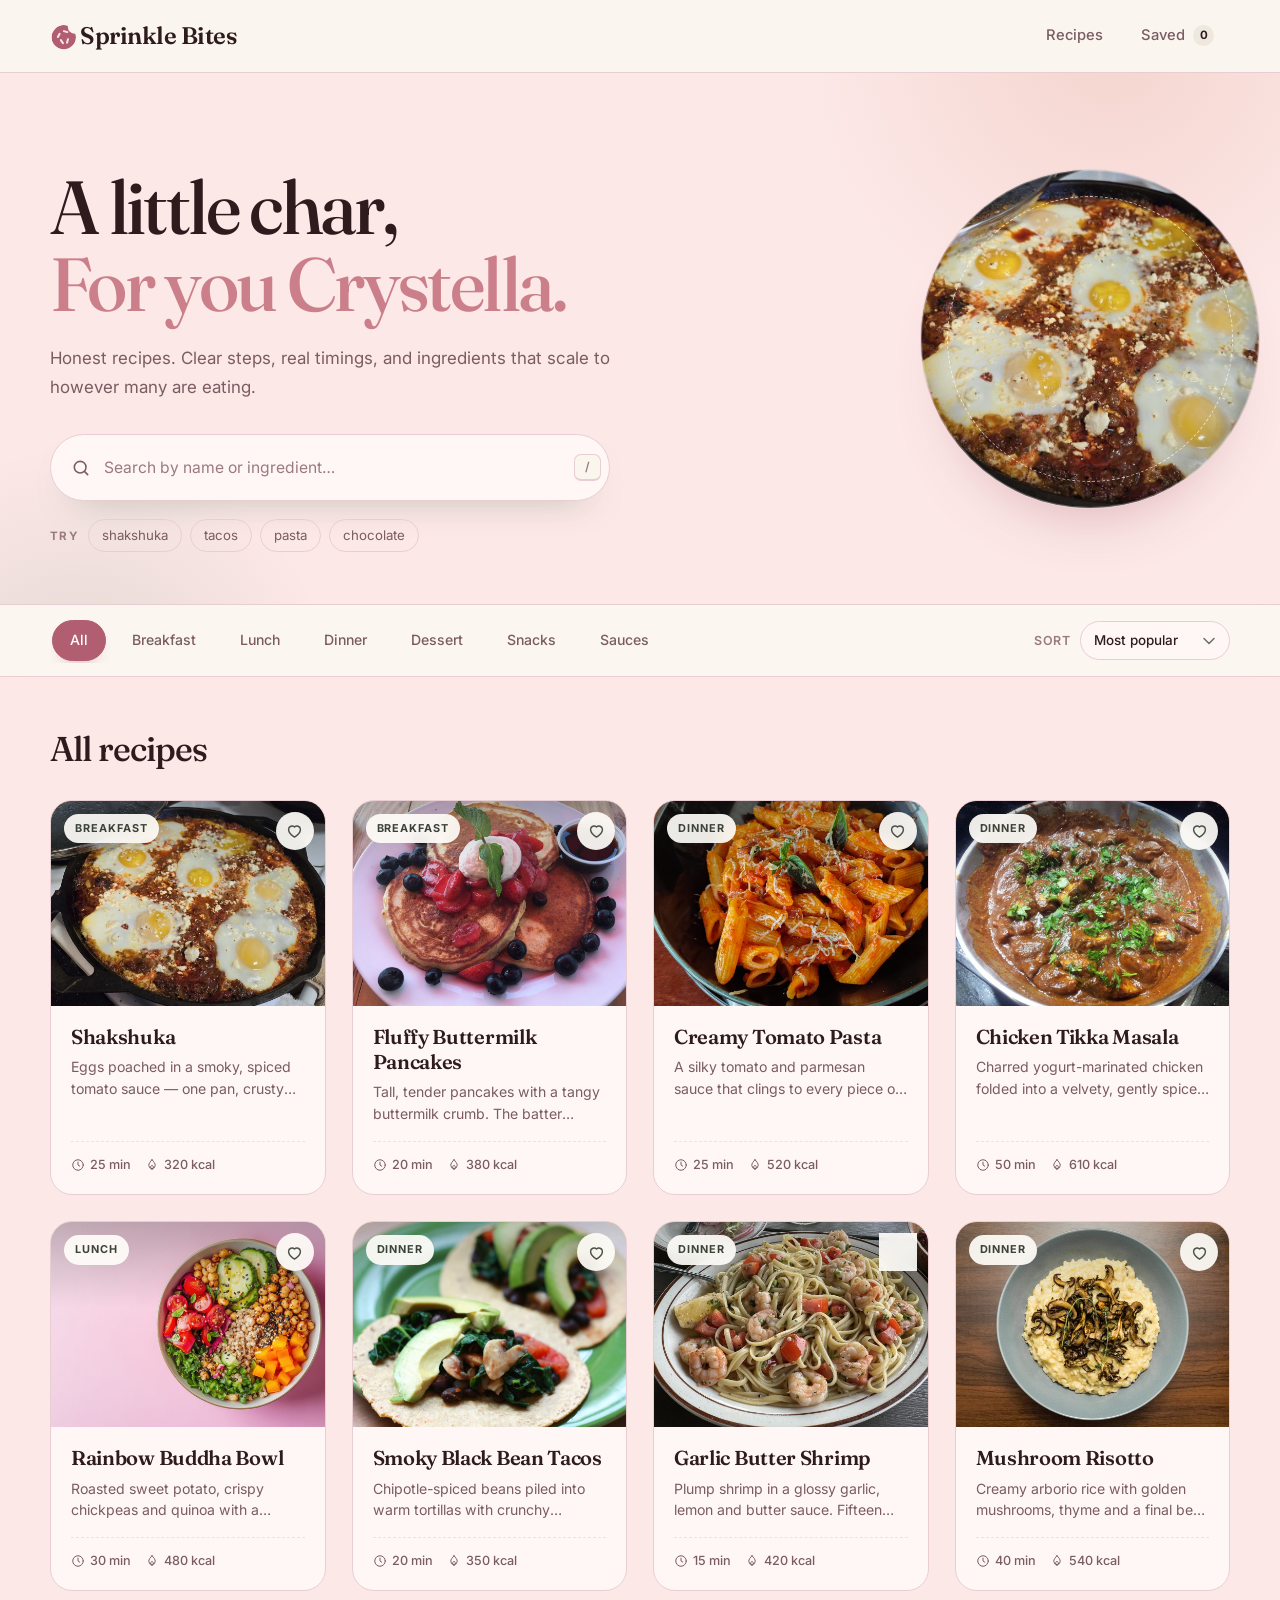
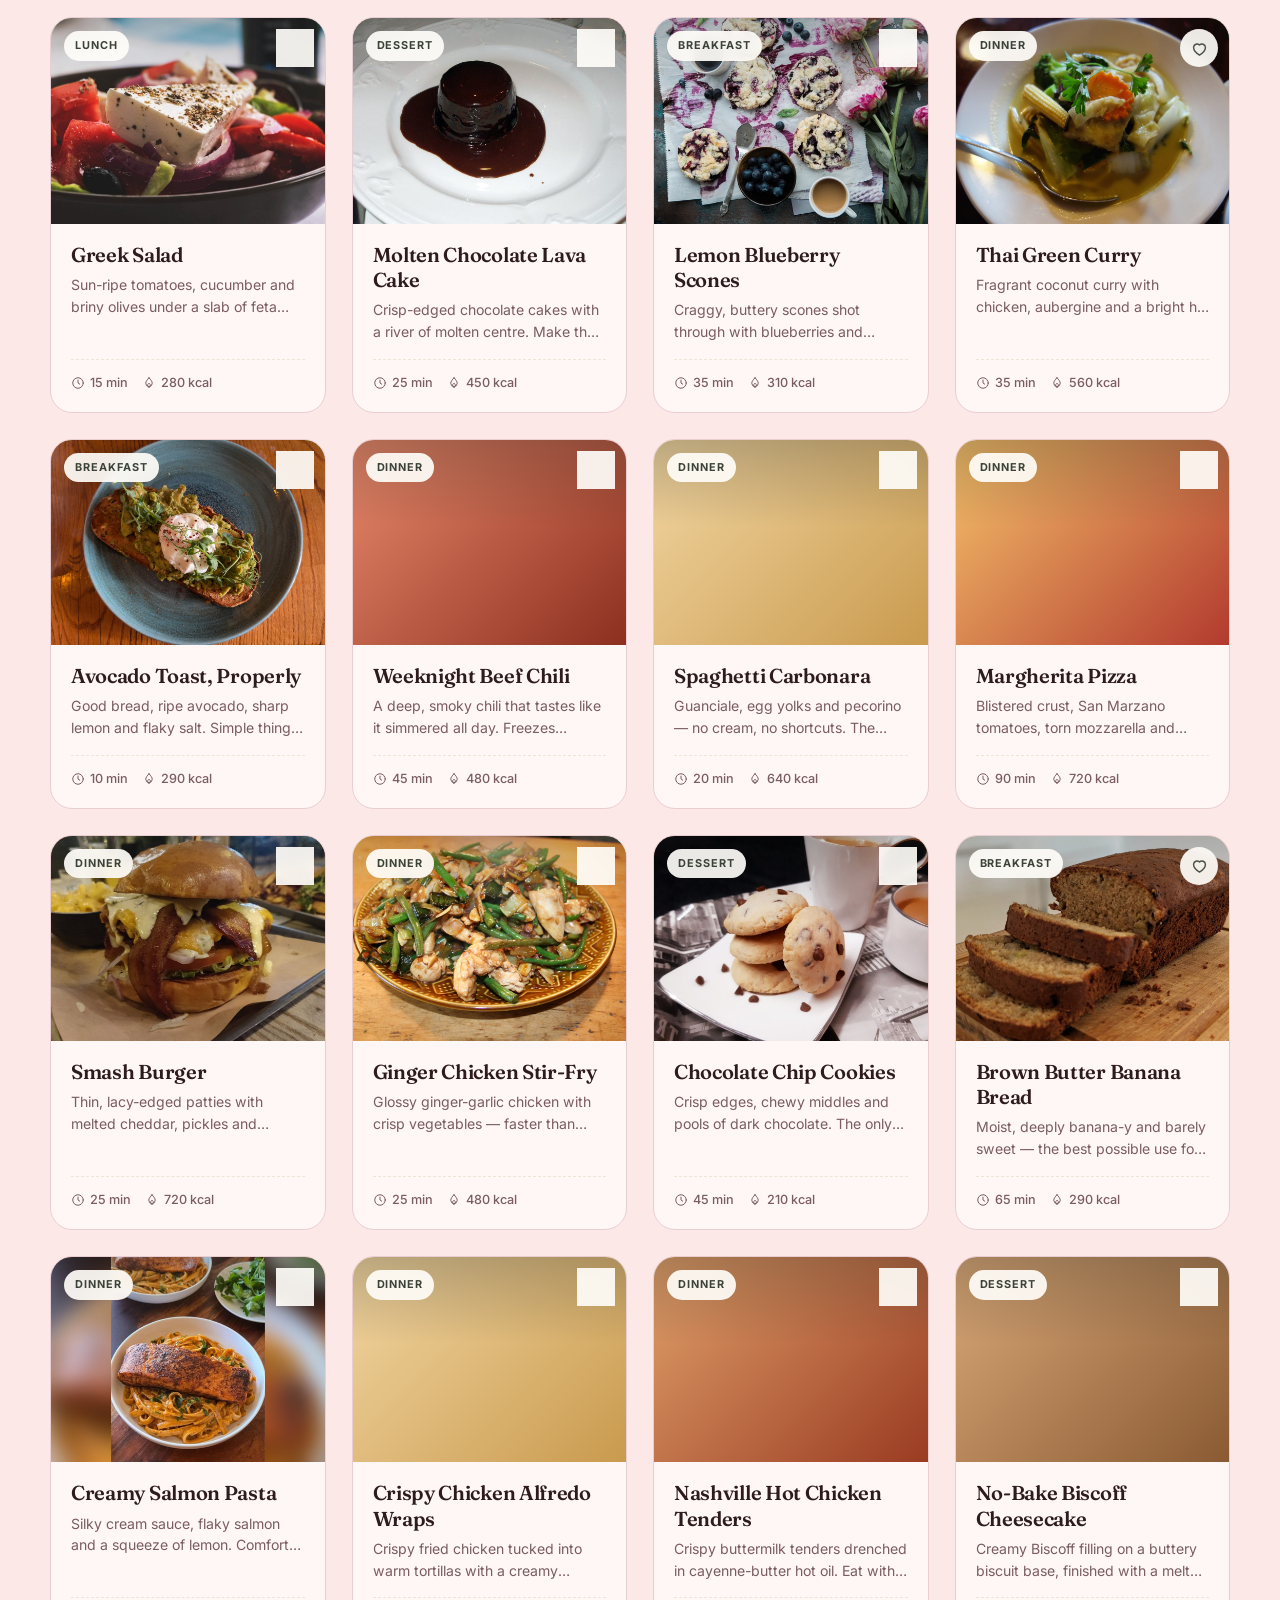
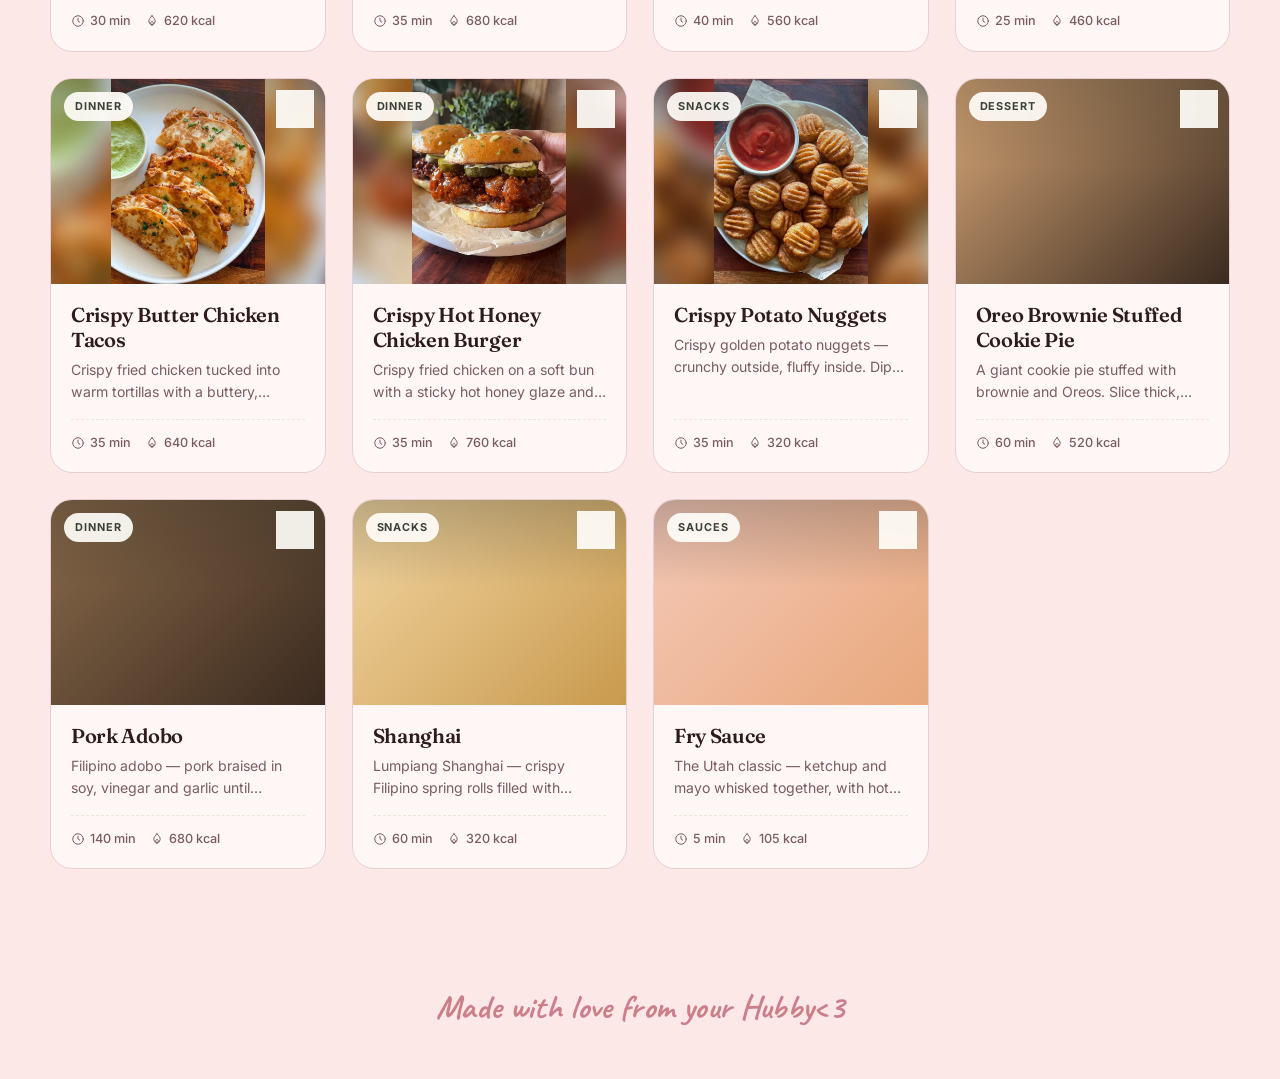
==== commit 512b0bf4: "Add spacing below sauce sub-filters" ====
--- a/index.html
+++ b/index.html
@@ -10,7 +10,7 @@
   <link href="https://fonts.googleapis.com/css2?family=Fraunces:ital,opsz,wght@0,9..144,400..700;1,9..144,400..700&family=Inter:wght@400;500;600;700&family=Caveat:wght@500;700&display=swap" rel="stylesheet">
   <link rel="icon" href="images/logo-mark.svg" type="image/svg+xml">
   <link rel="apple-touch-icon" href="images/apple-touch-icon.png">
-  <link rel="stylesheet" href="styles.css?v=11">
+  <link rel="stylesheet" href="styles.css?v=12">
 </head>
 <body>
 
--- a/styles.css
+++ b/styles.css
@@ -1183,6 +1183,7 @@
   flex-wrap: wrap;
   gap: 6px;
   margin-top: 8px;
+  margin-bottom: 20px;
 }
 
 .sub-chip {
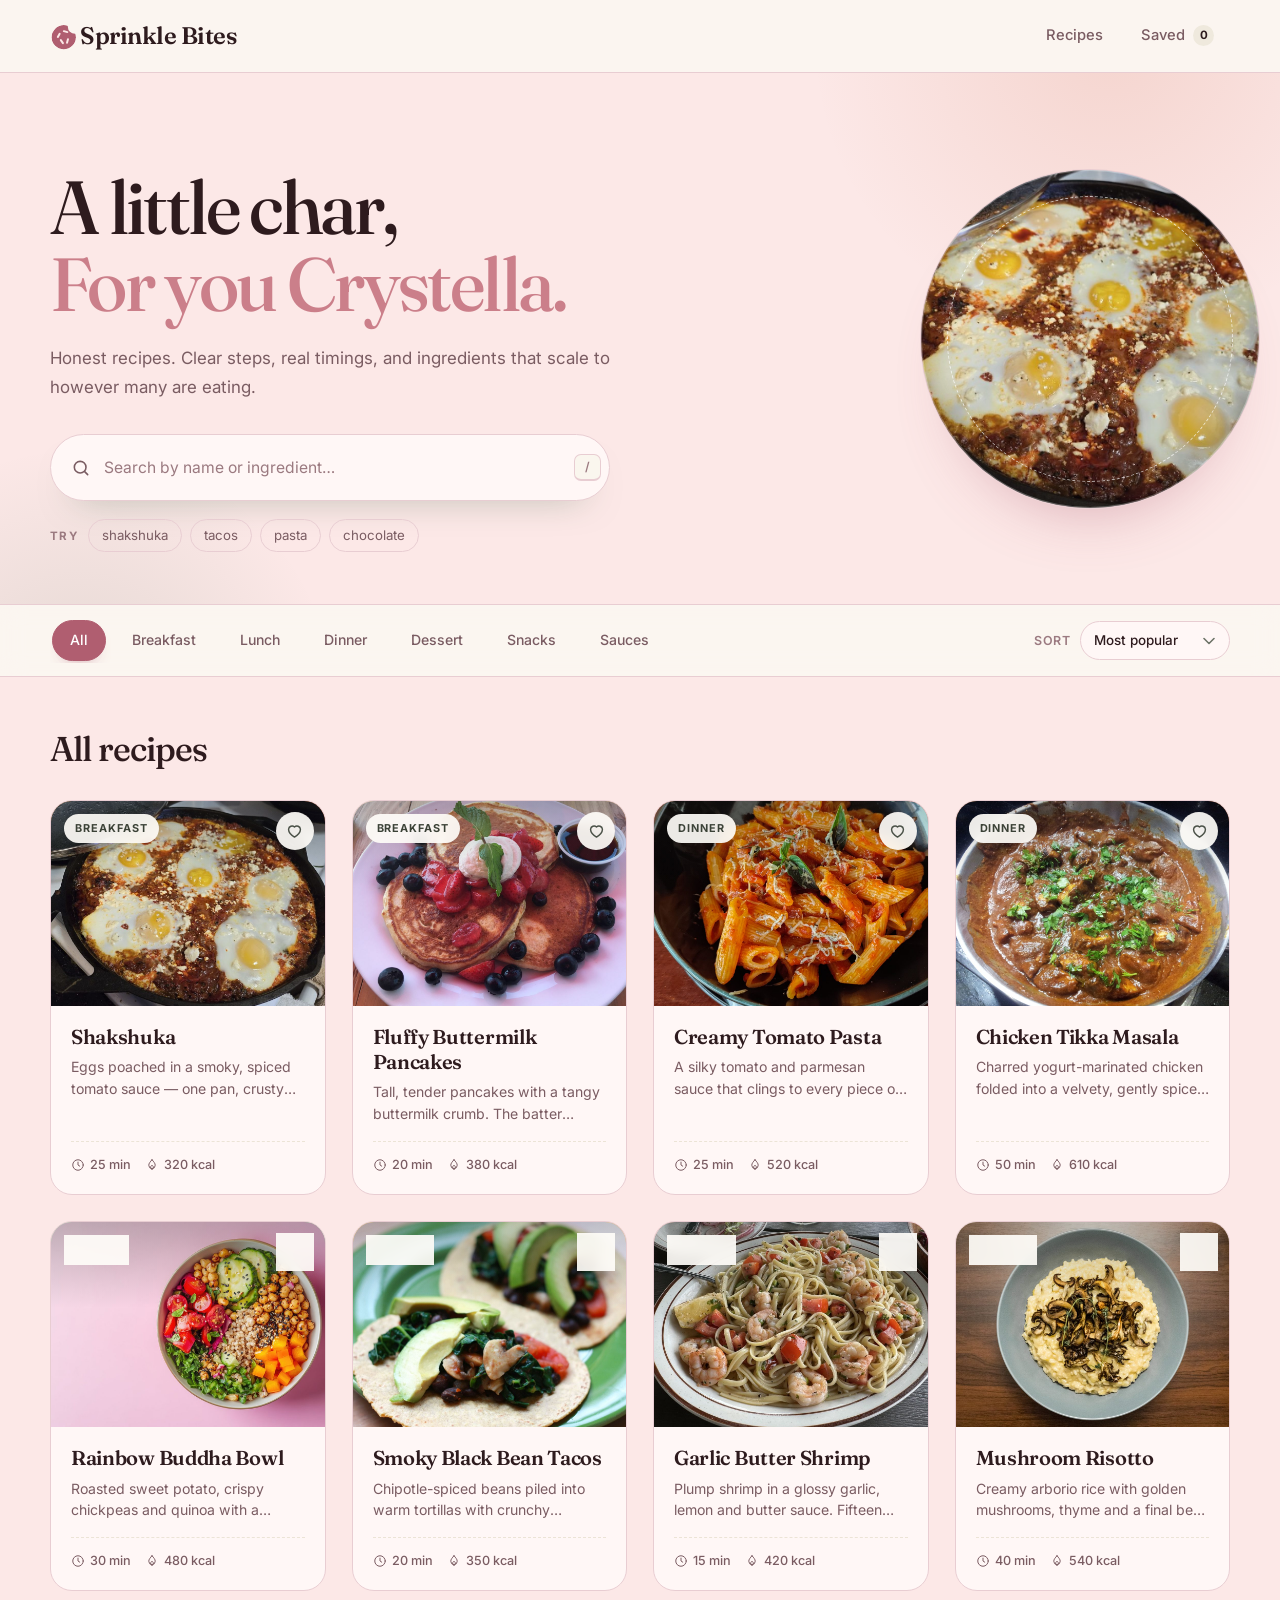
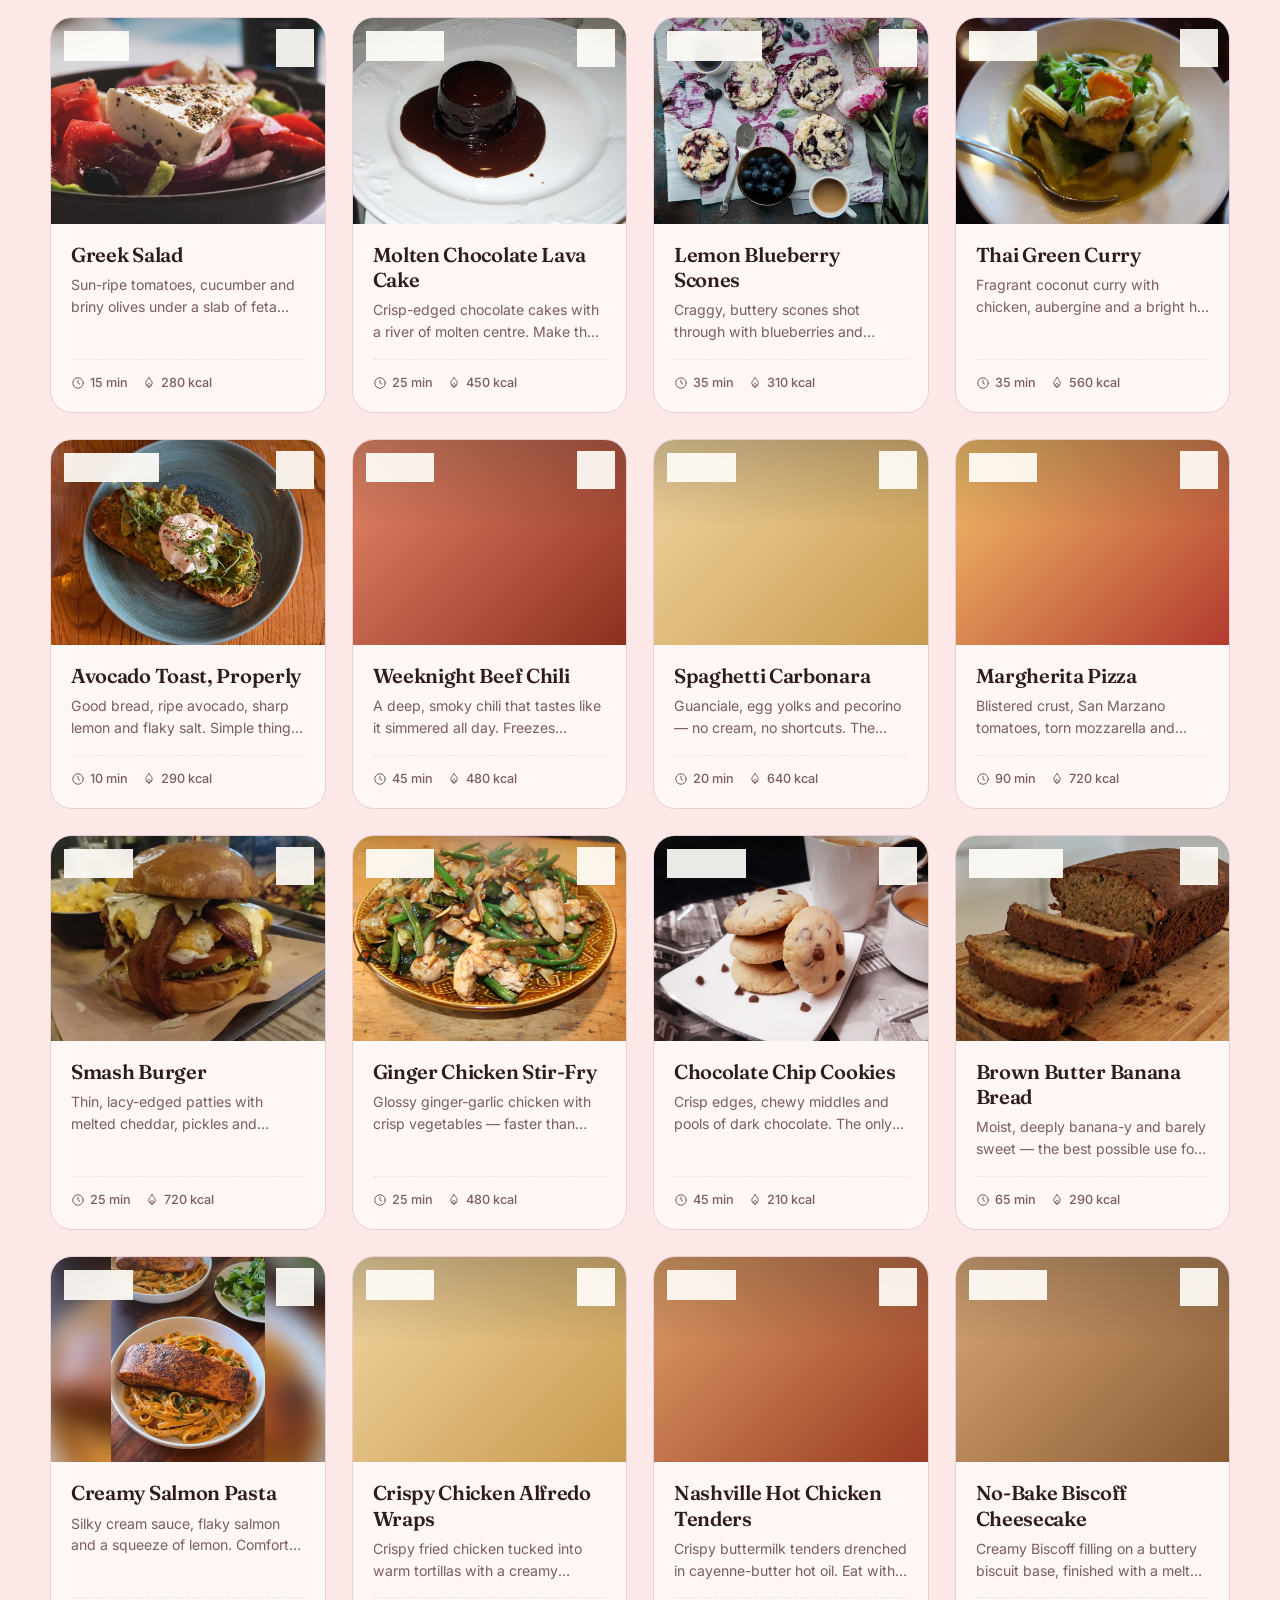
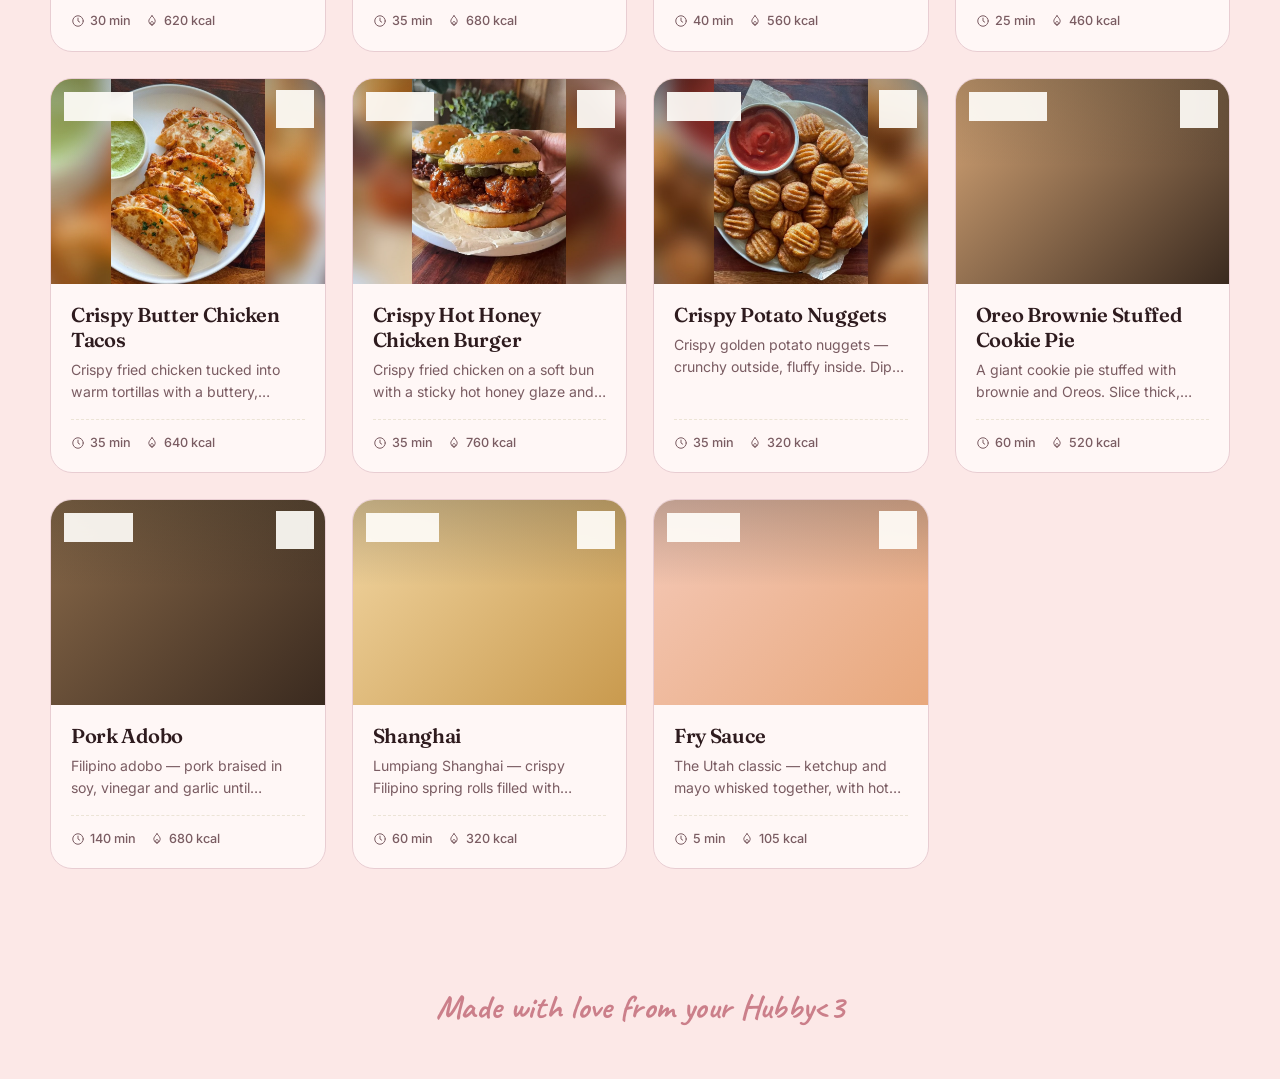
==== commit 91bb68c4: "Move mother sauces intro below the sub-filters" ====
--- a/index.html
+++ b/index.html
@@ -92,8 +92,8 @@
       <div class="collection-head">
         <h2 id="collectionTitle">All recipes</h2>
       </div>
+      <div class="sub-chips" id="subChips" role="group" aria-label="Filter sauces" hidden></div>
       <div class="sauce-intro" id="sauceIntro" hidden></div>
-      <div class="sub-chips" id="subChips" role="group" aria-label="Filter sauces" hidden></div>
       <div class="grid" id="grid"></div>
       <div class="empty" id="empty" hidden>
         <span class="empty-emoji" aria-hidden="true">🍽️</span>
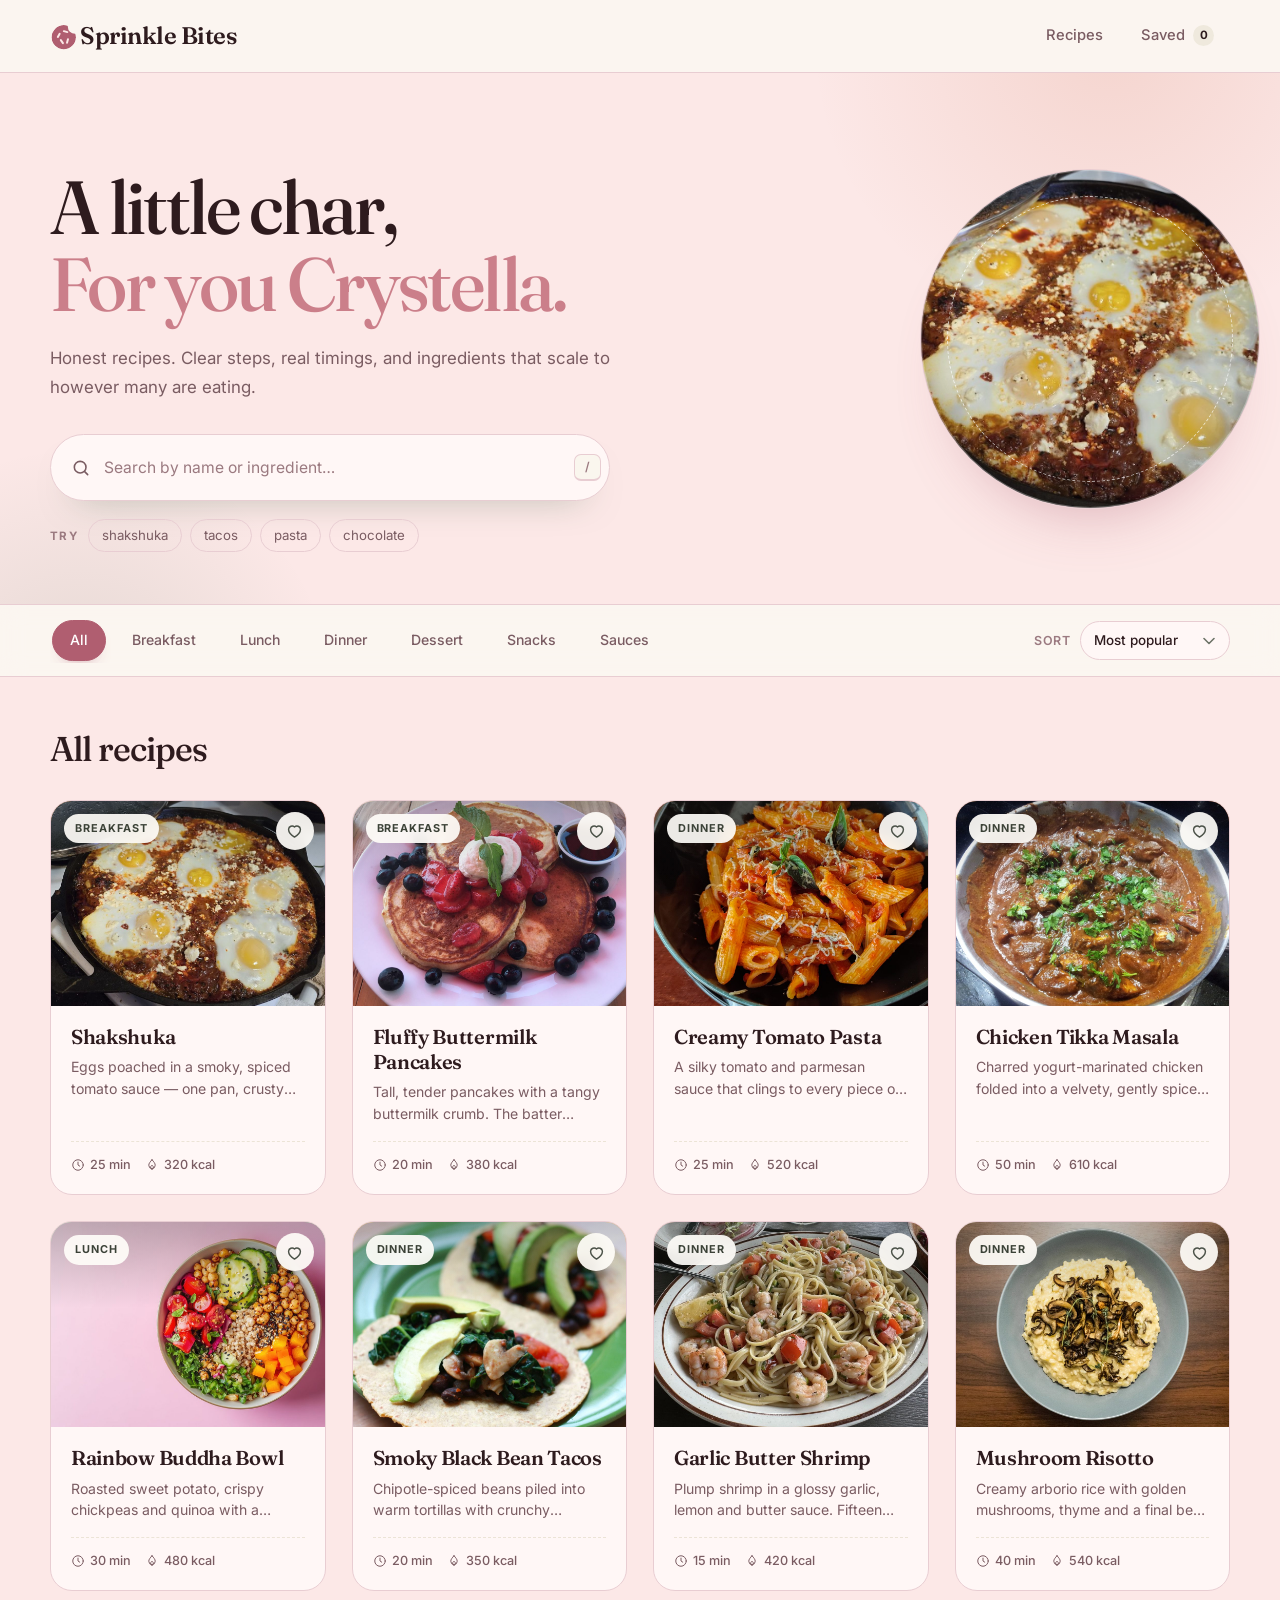
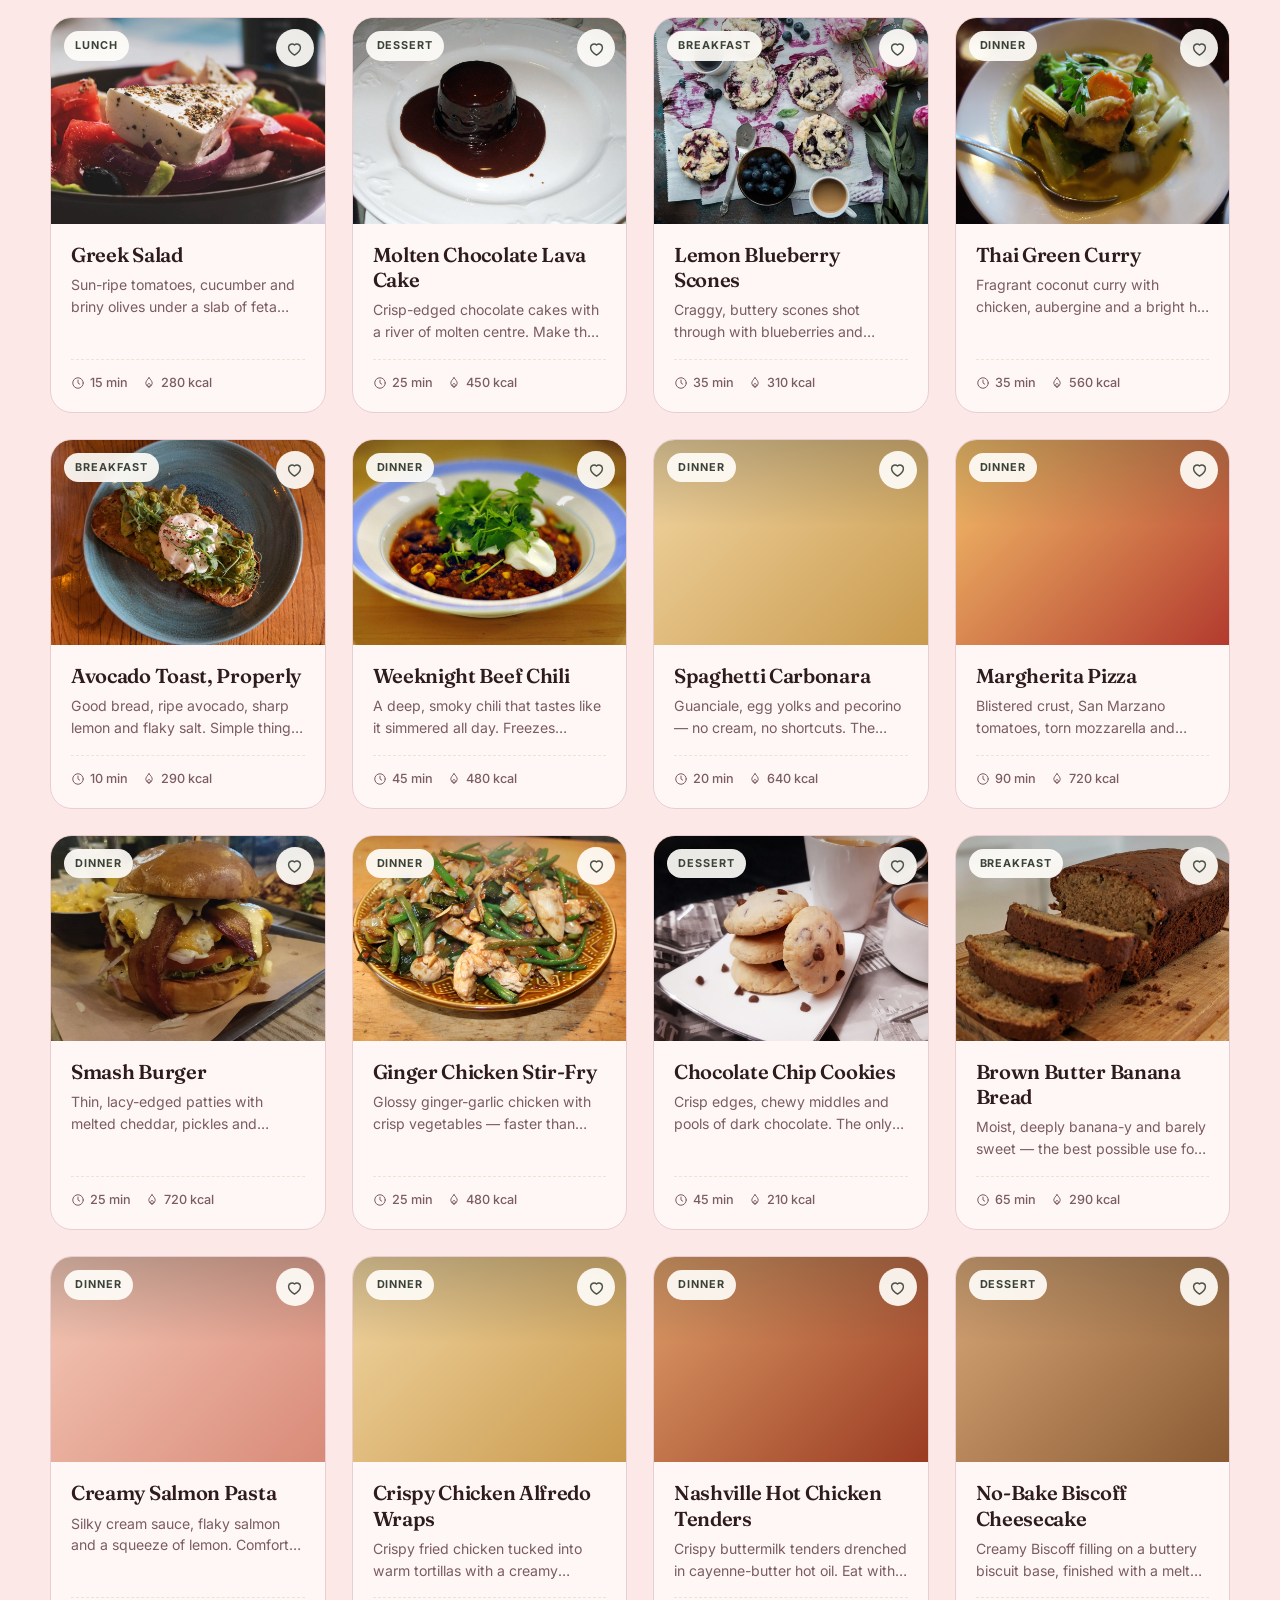
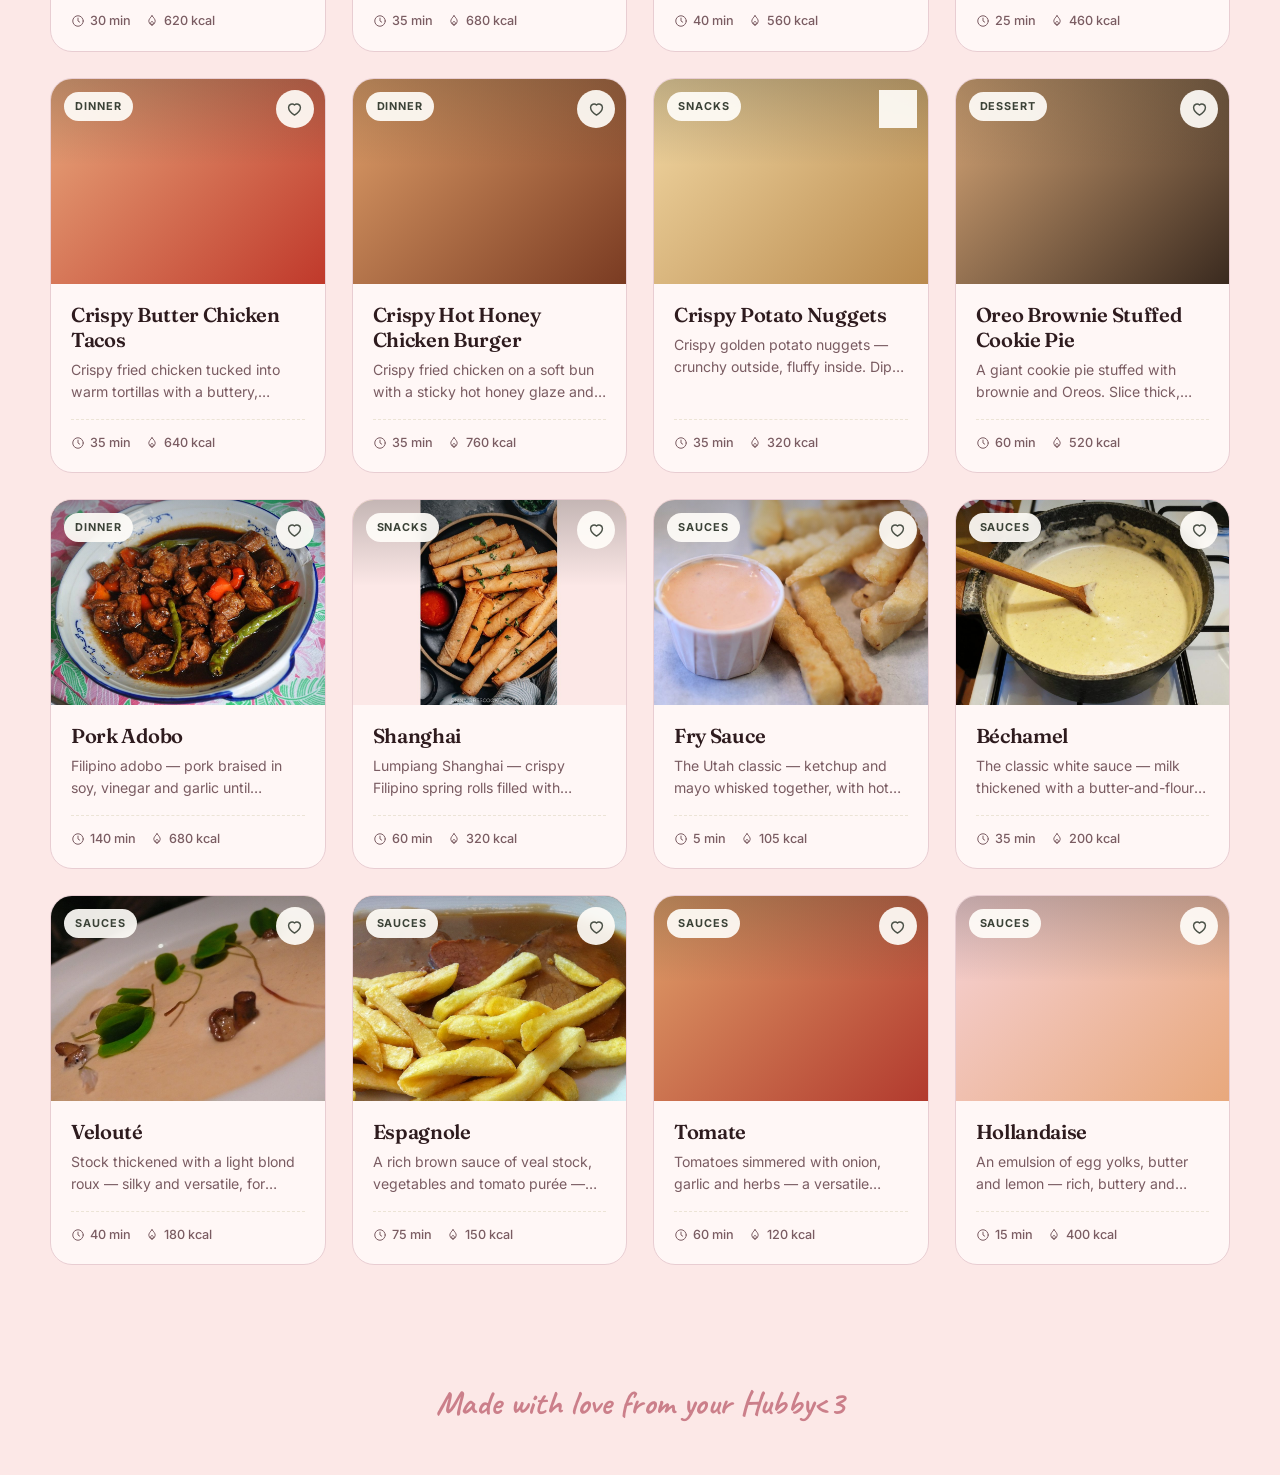
==== commit 3fda1160: "Add 5 French mother sauces (Béchamel, Velouté, Espagnole, Tomate, Hollandaise)" ====
--- a/index.html
+++ b/index.html
@@ -68,7 +68,7 @@
       <div class="hero-art" aria-hidden="true">
         <div class="plate">
           <span class="plate-ring"></span>
-          <img class="plate-photo" src="images/shakshuka.jpg?v=8" alt="" width="1200" height="800">
+          <img class="plate-photo" src="images/shakshuka.jpg?v=9" alt="" width="1200" height="800">
         </div>
       </div>
     </section>
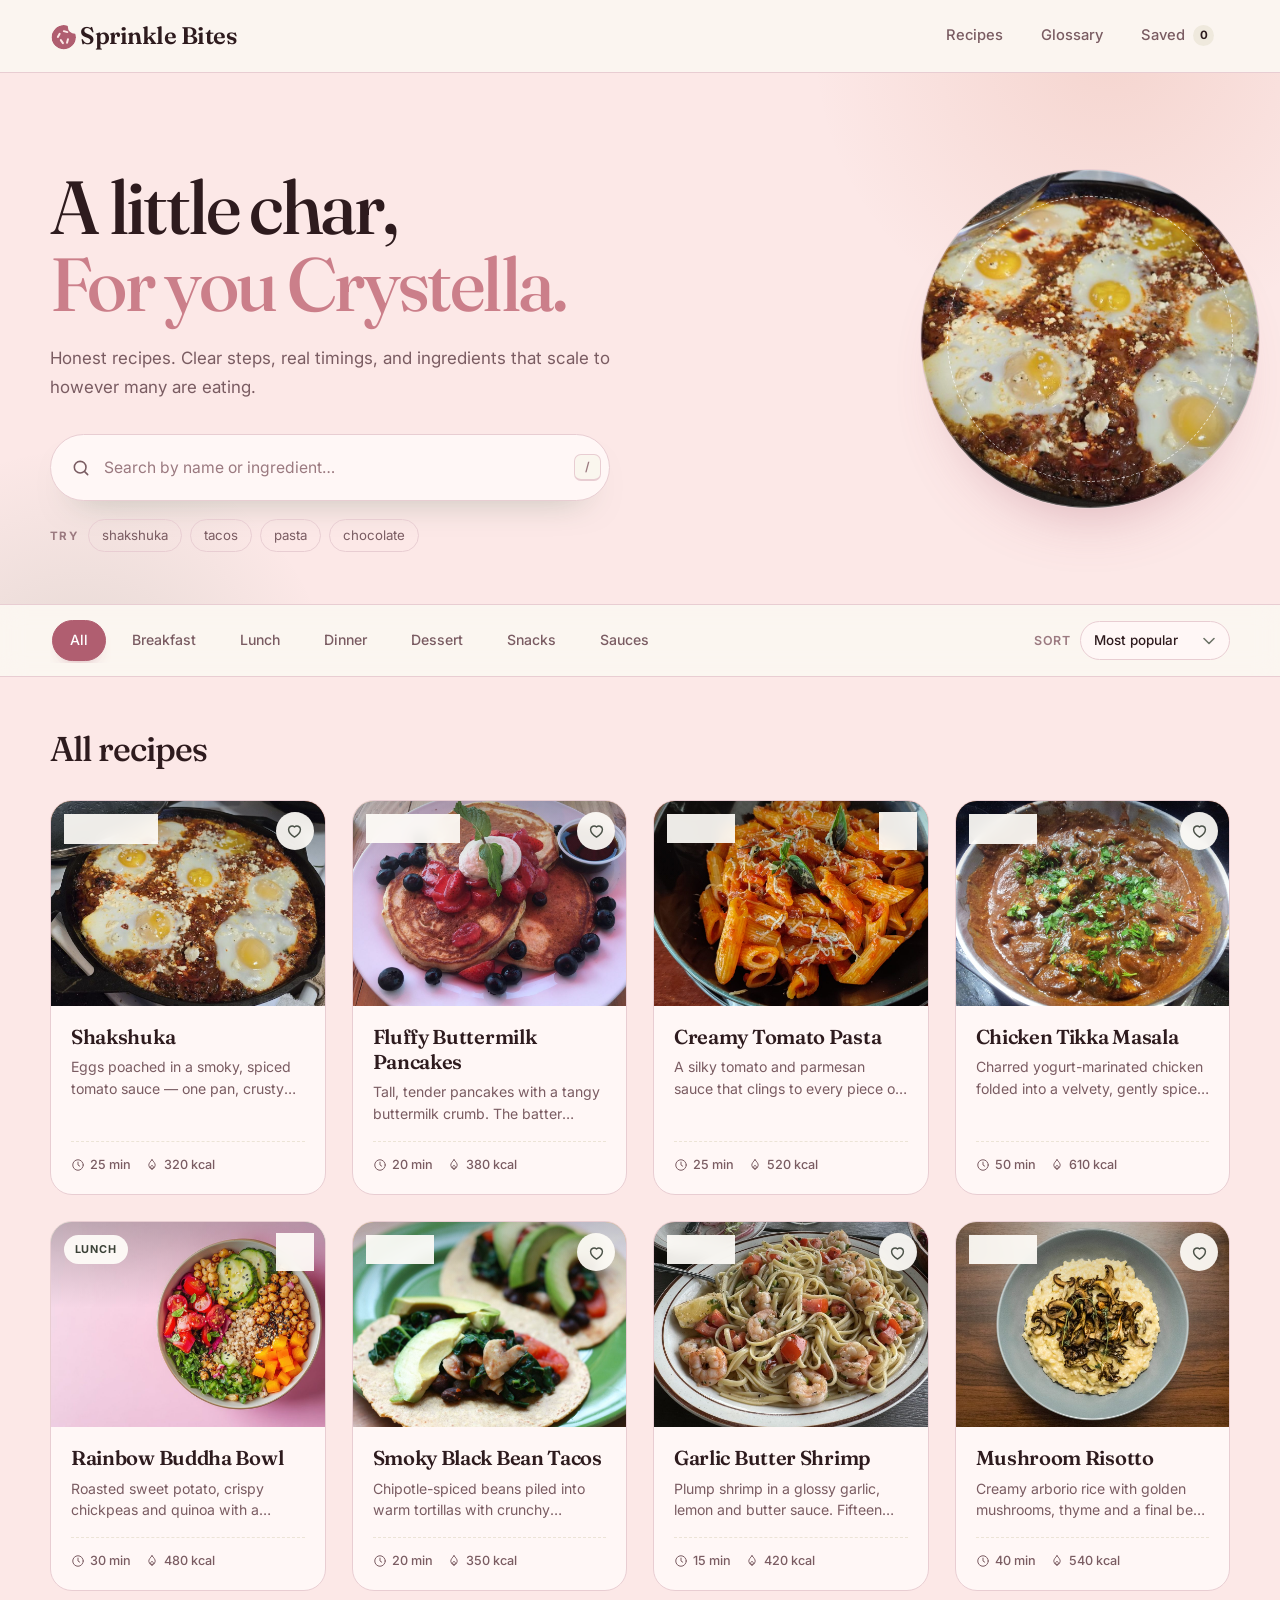
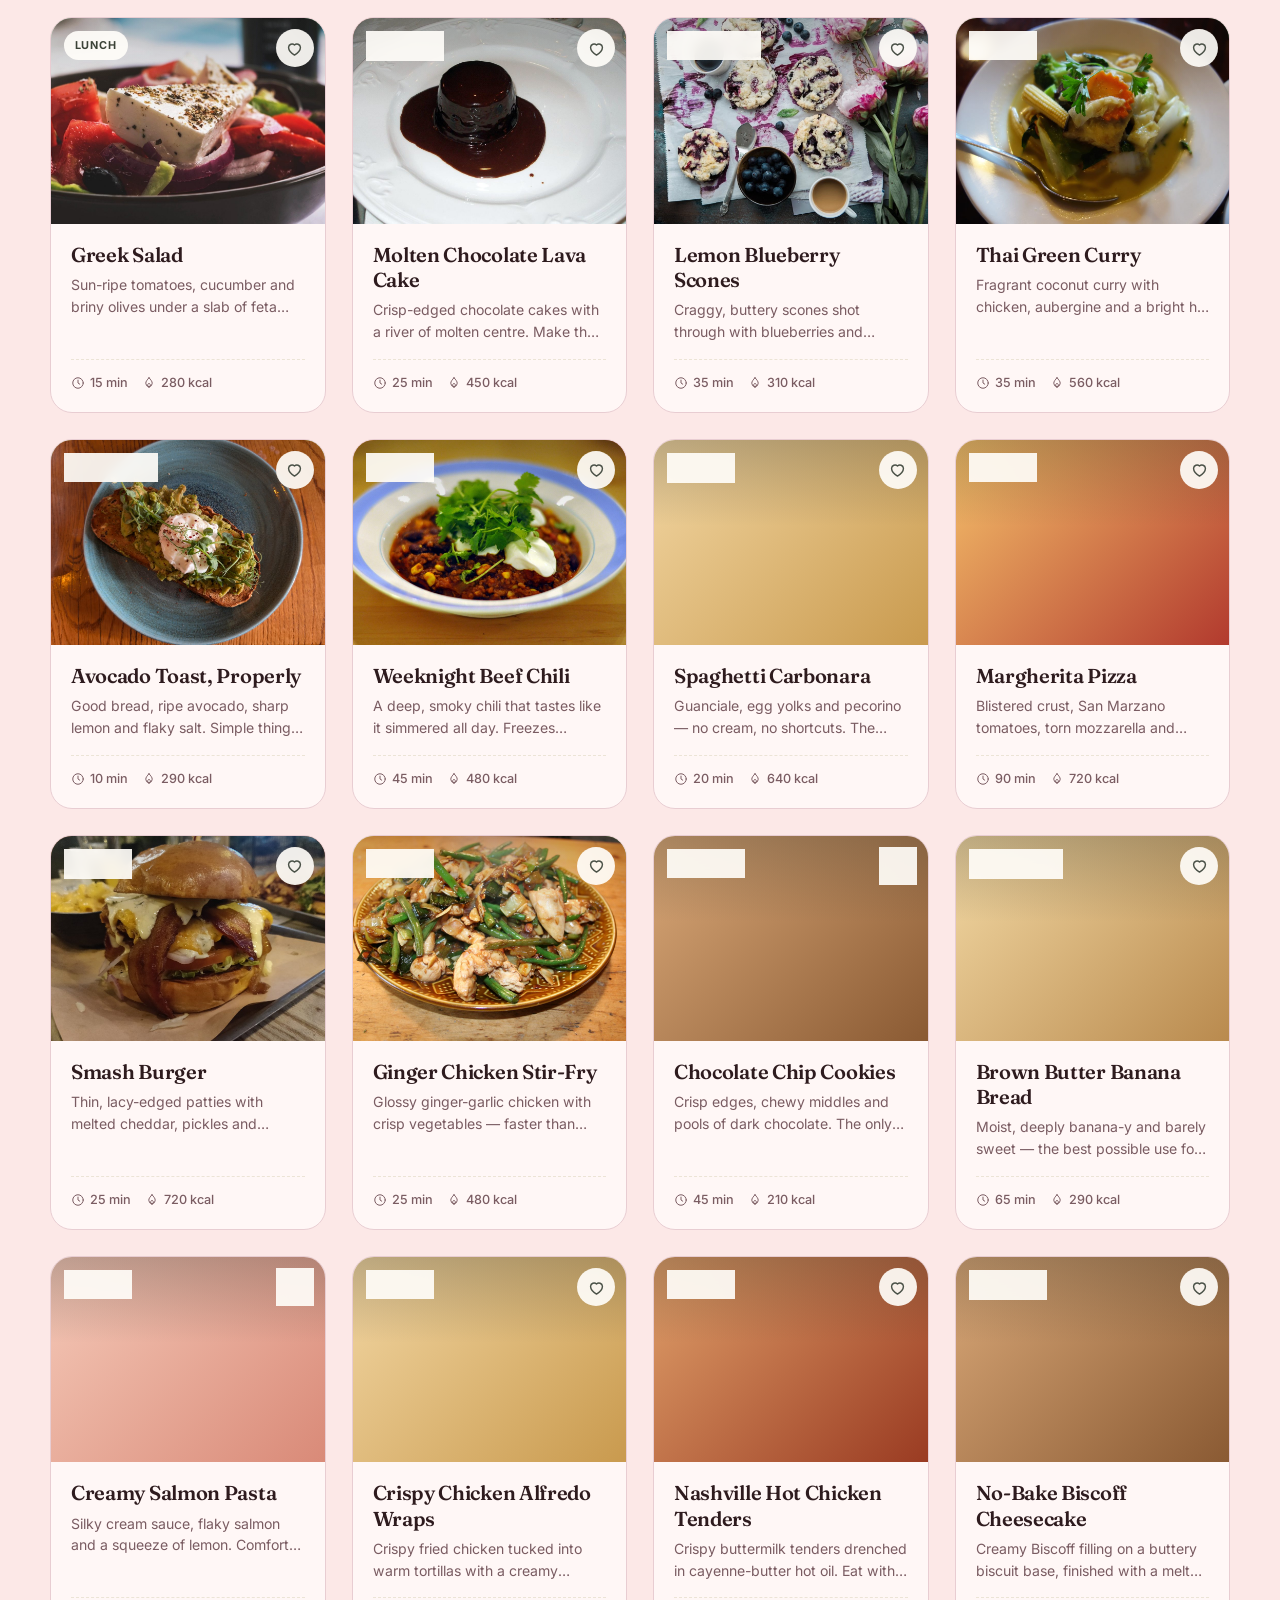
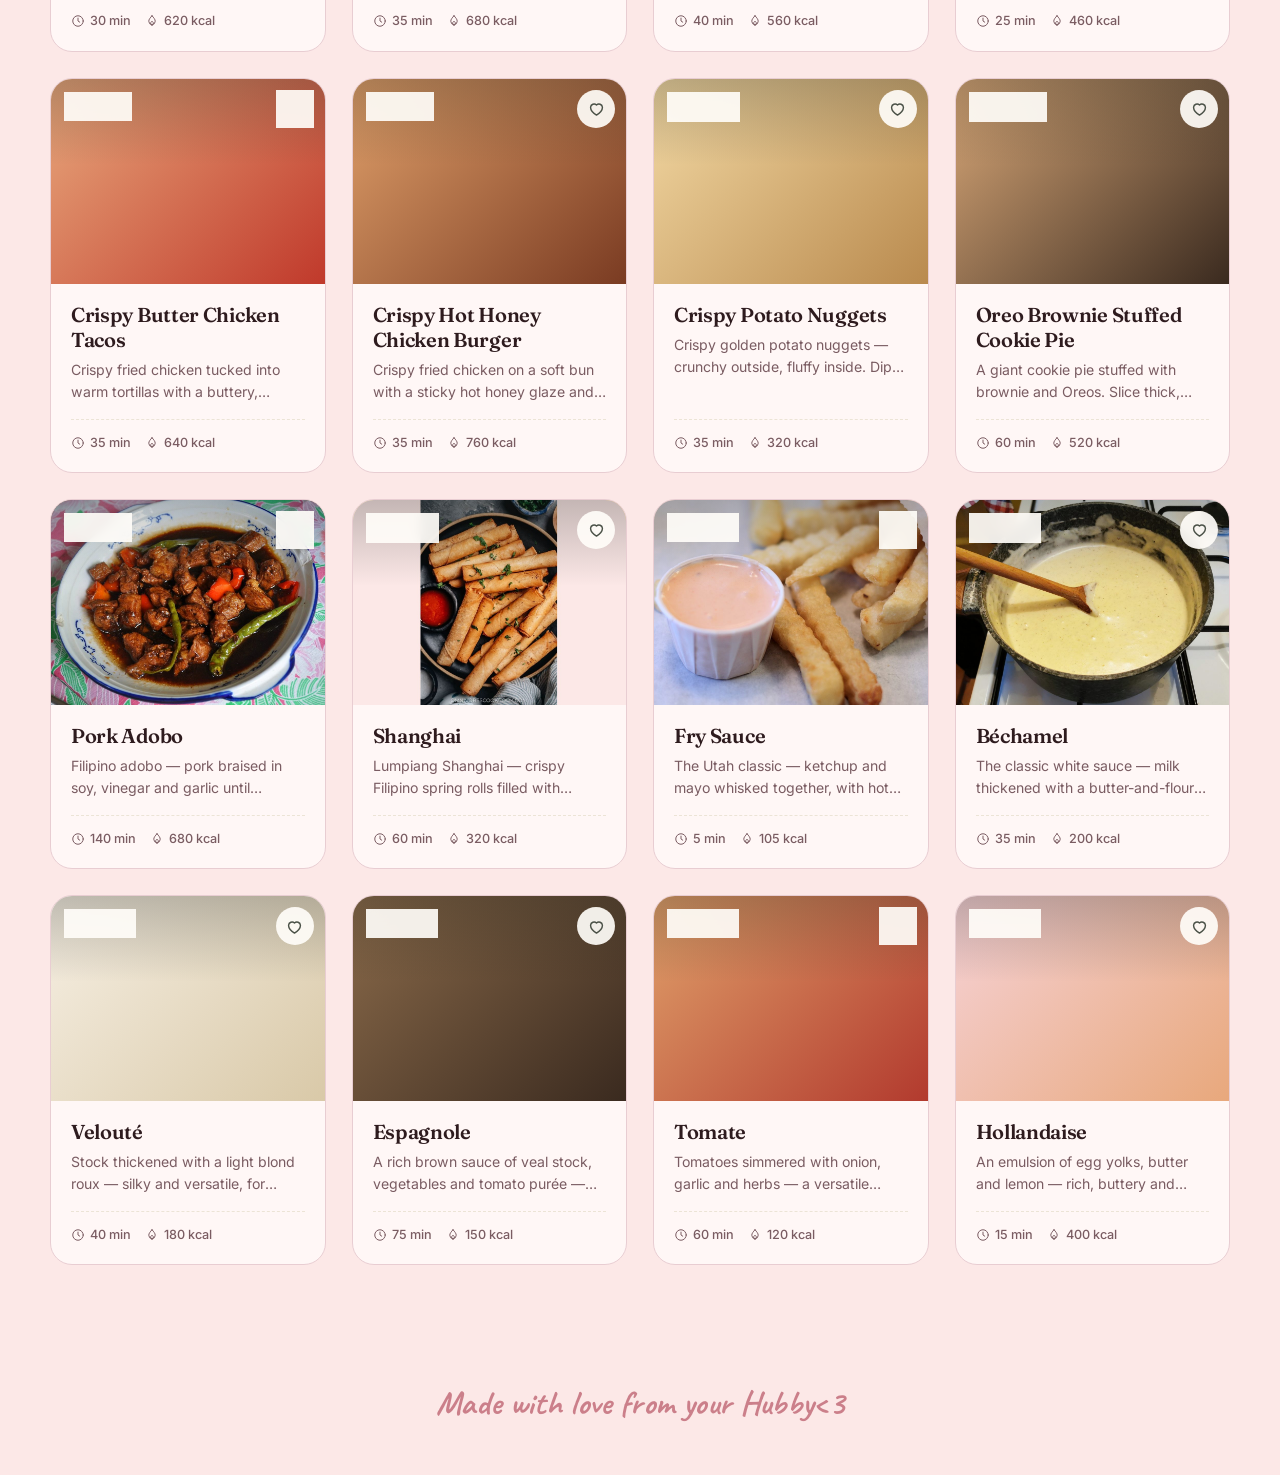
==== commit 9a1ada60: "Add glossary of cooking terms page" ====
--- a/index.html
+++ b/index.html
@@ -37,6 +37,7 @@
       </a>
       <nav class="nav" aria-label="Main">
         <a href="#recipes" class="nav-link" id="navAll">Recipes</a>
+        <a href="glossary.html" class="nav-link" id="navGlossary">Glossary</a>
         <button class="nav-link" id="savedBtn" type="button" aria-pressed="false">
           Saved <span class="count" id="savedCount">0</span>
         </button>
--- a/styles.css
+++ b/styles.css
@@ -1093,6 +1093,7 @@
 
 @media (max-width: 410px) {
   #navAll { display: none; }
+  #navGlossary { display: none; }
 }
 
 @media (max-width: 700px) {
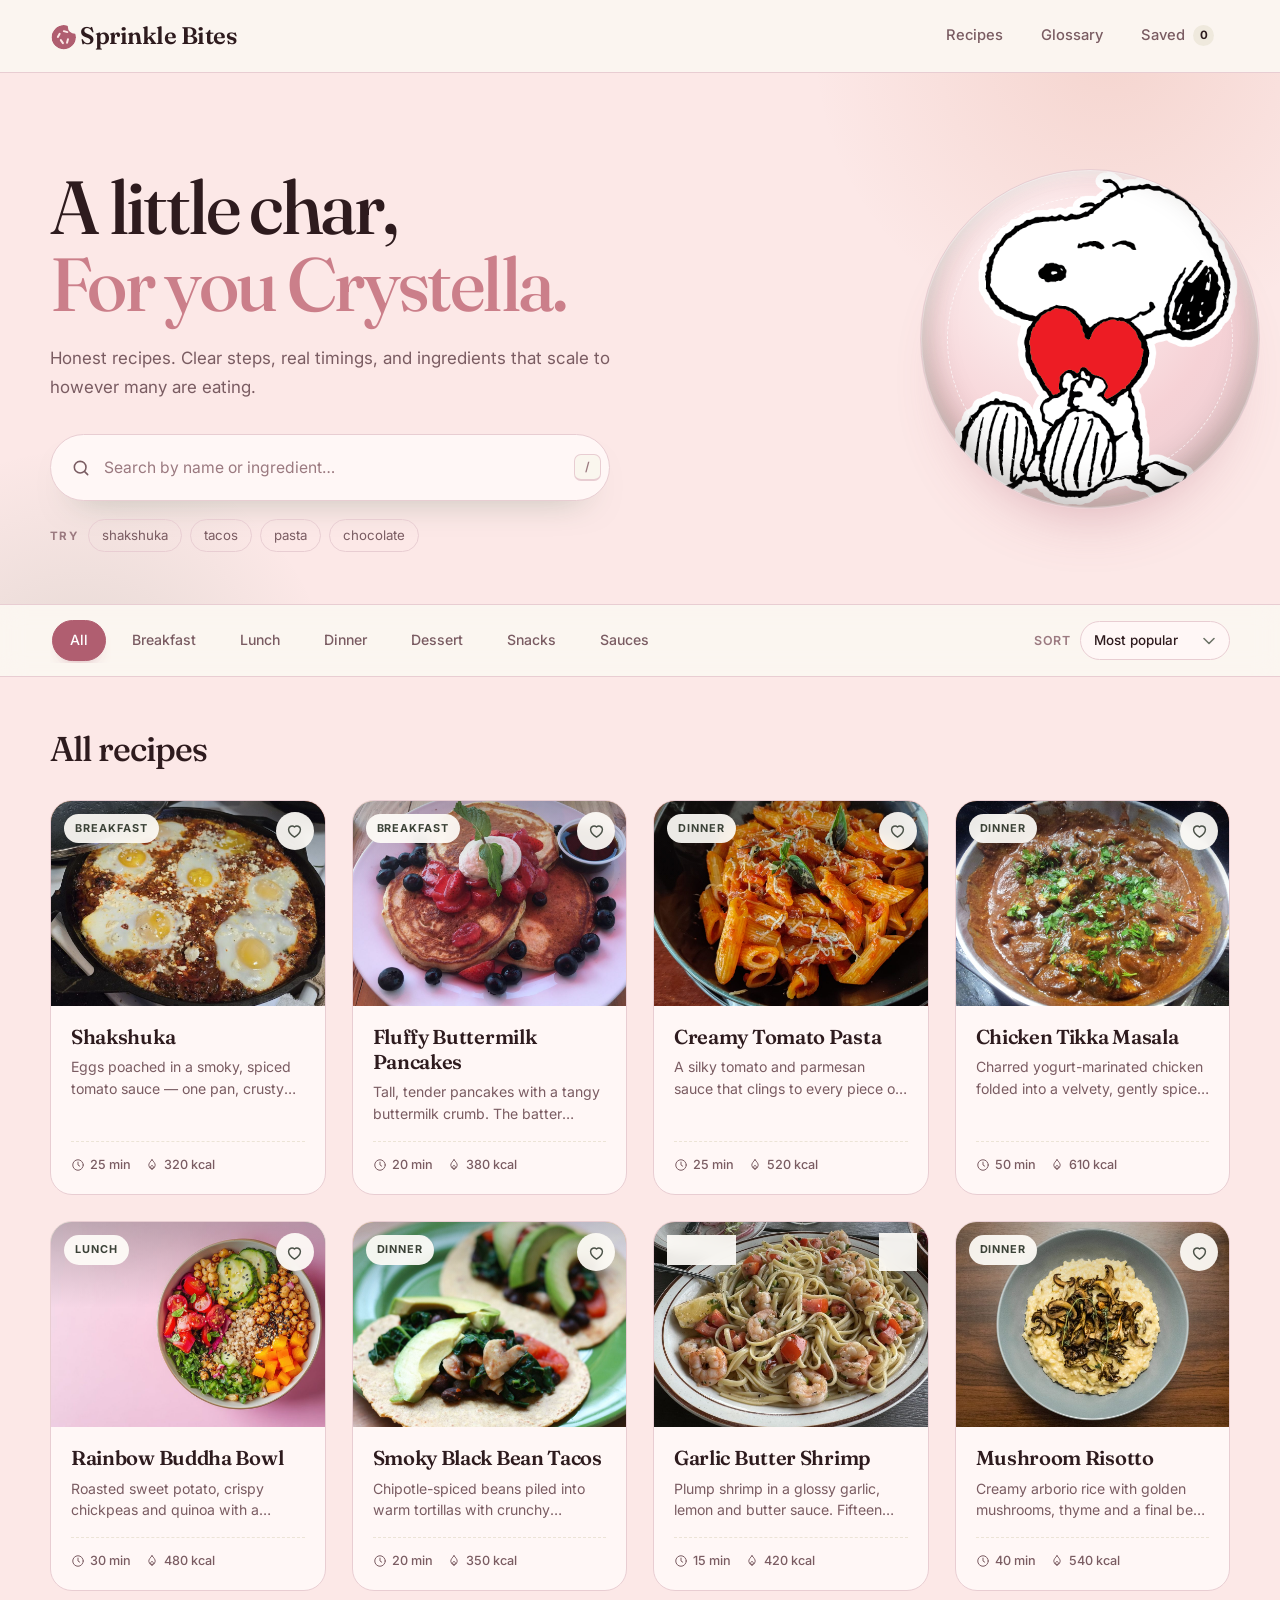
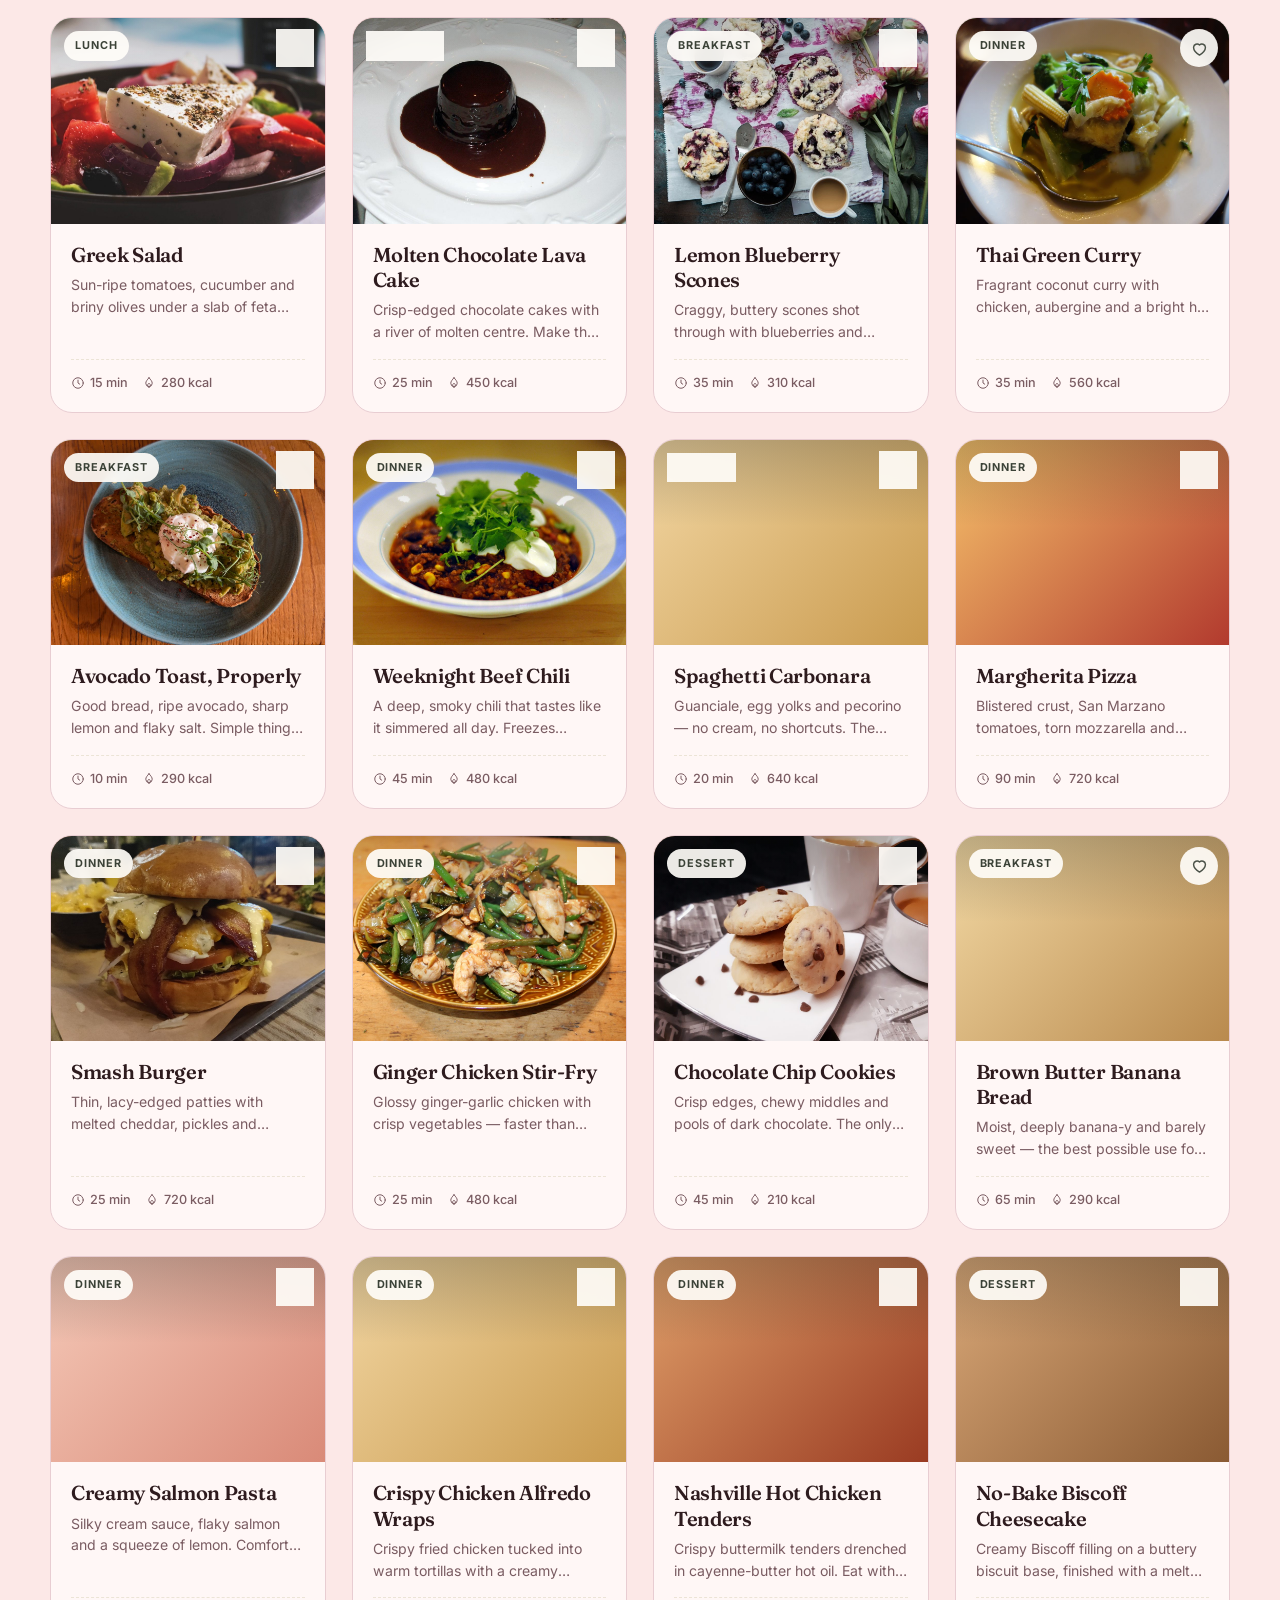
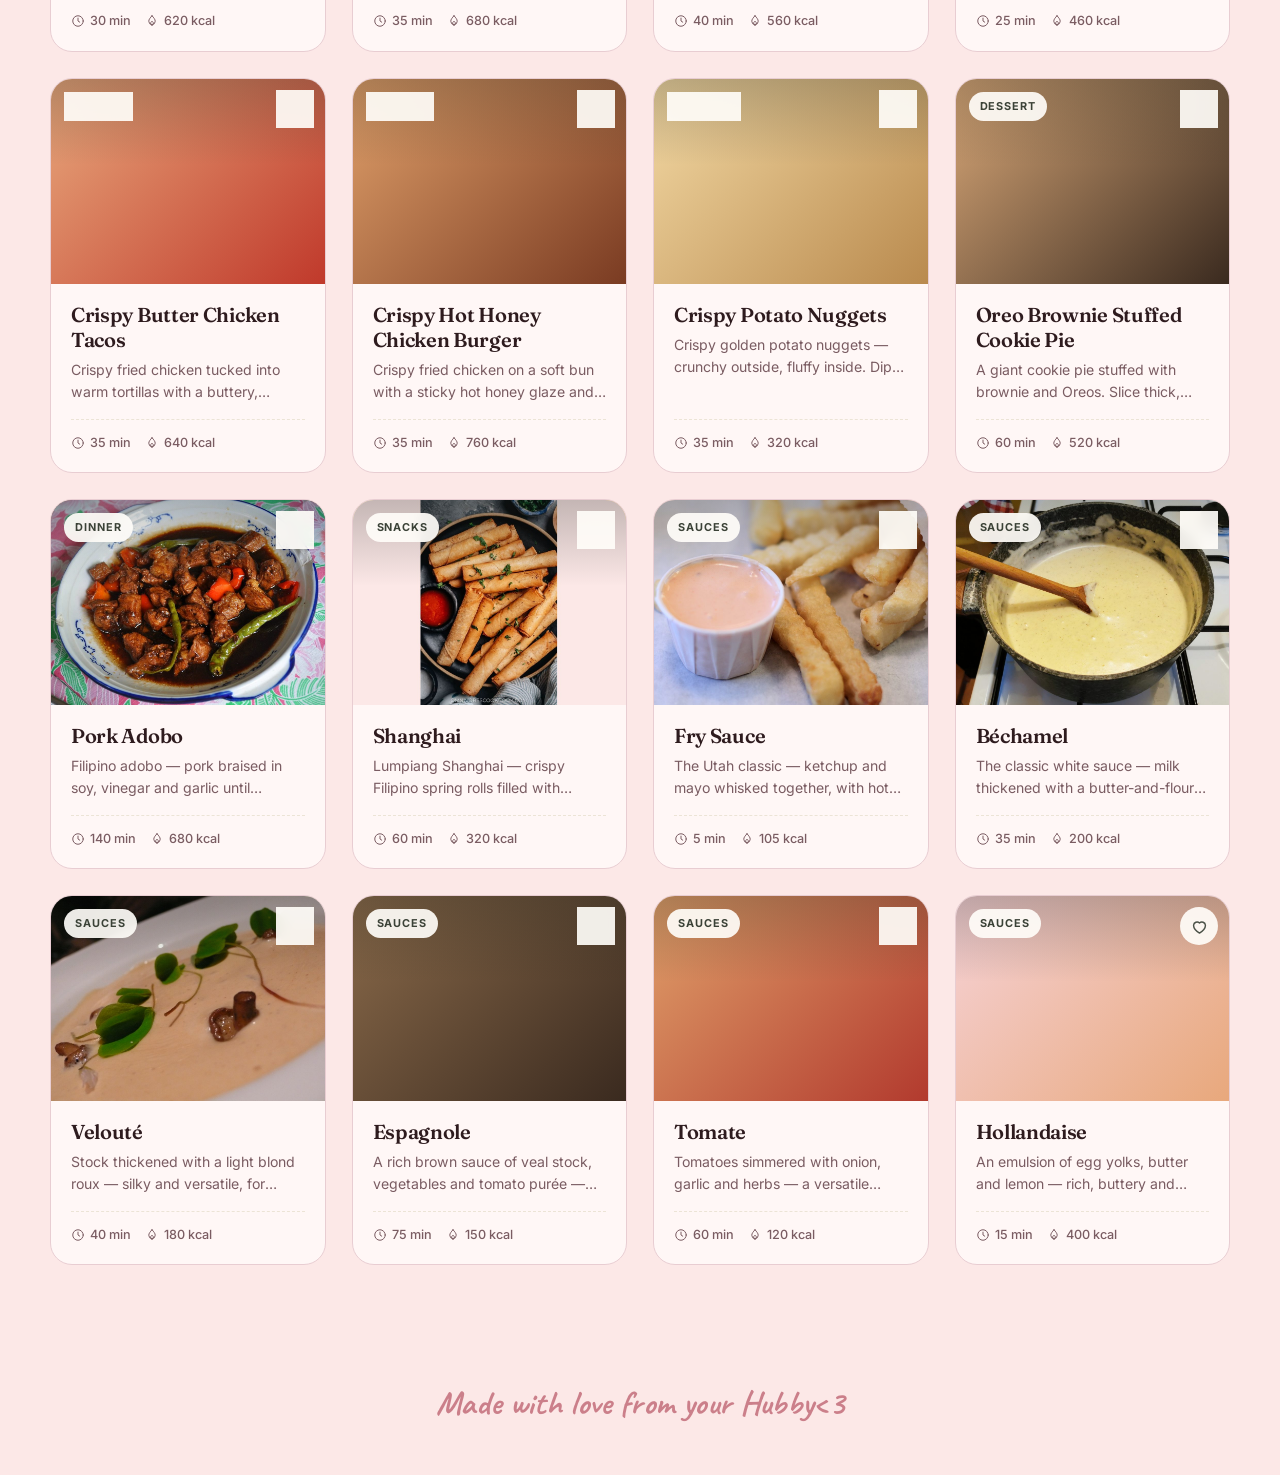
==== commit a4b69ba4: "Replace hero plate image with new PNG, remove spin animation" ====
--- a/index.html
+++ b/index.html
@@ -10,7 +10,7 @@
   <link href="https://fonts.googleapis.com/css2?family=Fraunces:ital,opsz,wght@0,9..144,400..700;1,9..144,400..700&family=Inter:wght@400;500;600;700&family=Caveat:wght@500;700&display=swap" rel="stylesheet">
   <link rel="icon" href="images/logo-mark.svg" type="image/svg+xml">
   <link rel="apple-touch-icon" href="images/apple-touch-icon.png">
-  <link rel="stylesheet" href="styles.css?v=12">
+  <link rel="stylesheet" href="styles.css?v=13">
 </head>
 <body>
 
@@ -69,7 +69,7 @@
       <div class="hero-art" aria-hidden="true">
         <div class="plate">
           <span class="plate-ring"></span>
-          <img class="plate-photo" src="images/shakshuka.jpg?v=9" alt="" width="1200" height="800">
+          <img class="plate-photo" src="images/hero-plate.png" alt="" width="500" height="500">
         </div>
       </div>
     </section>
--- a/styles.css
+++ b/styles.css
@@ -313,7 +313,6 @@
     0 40px 60px -40px rgba(176, 94, 112, 0.45),
     inset 0 -8px 24px rgba(180, 160, 130, 0.18),
     inset 0 4px 14px rgba(255, 255, 255, 0.9);
-  animation: float 7s ease-in-out infinite;
 }
 
 .plate-ring {
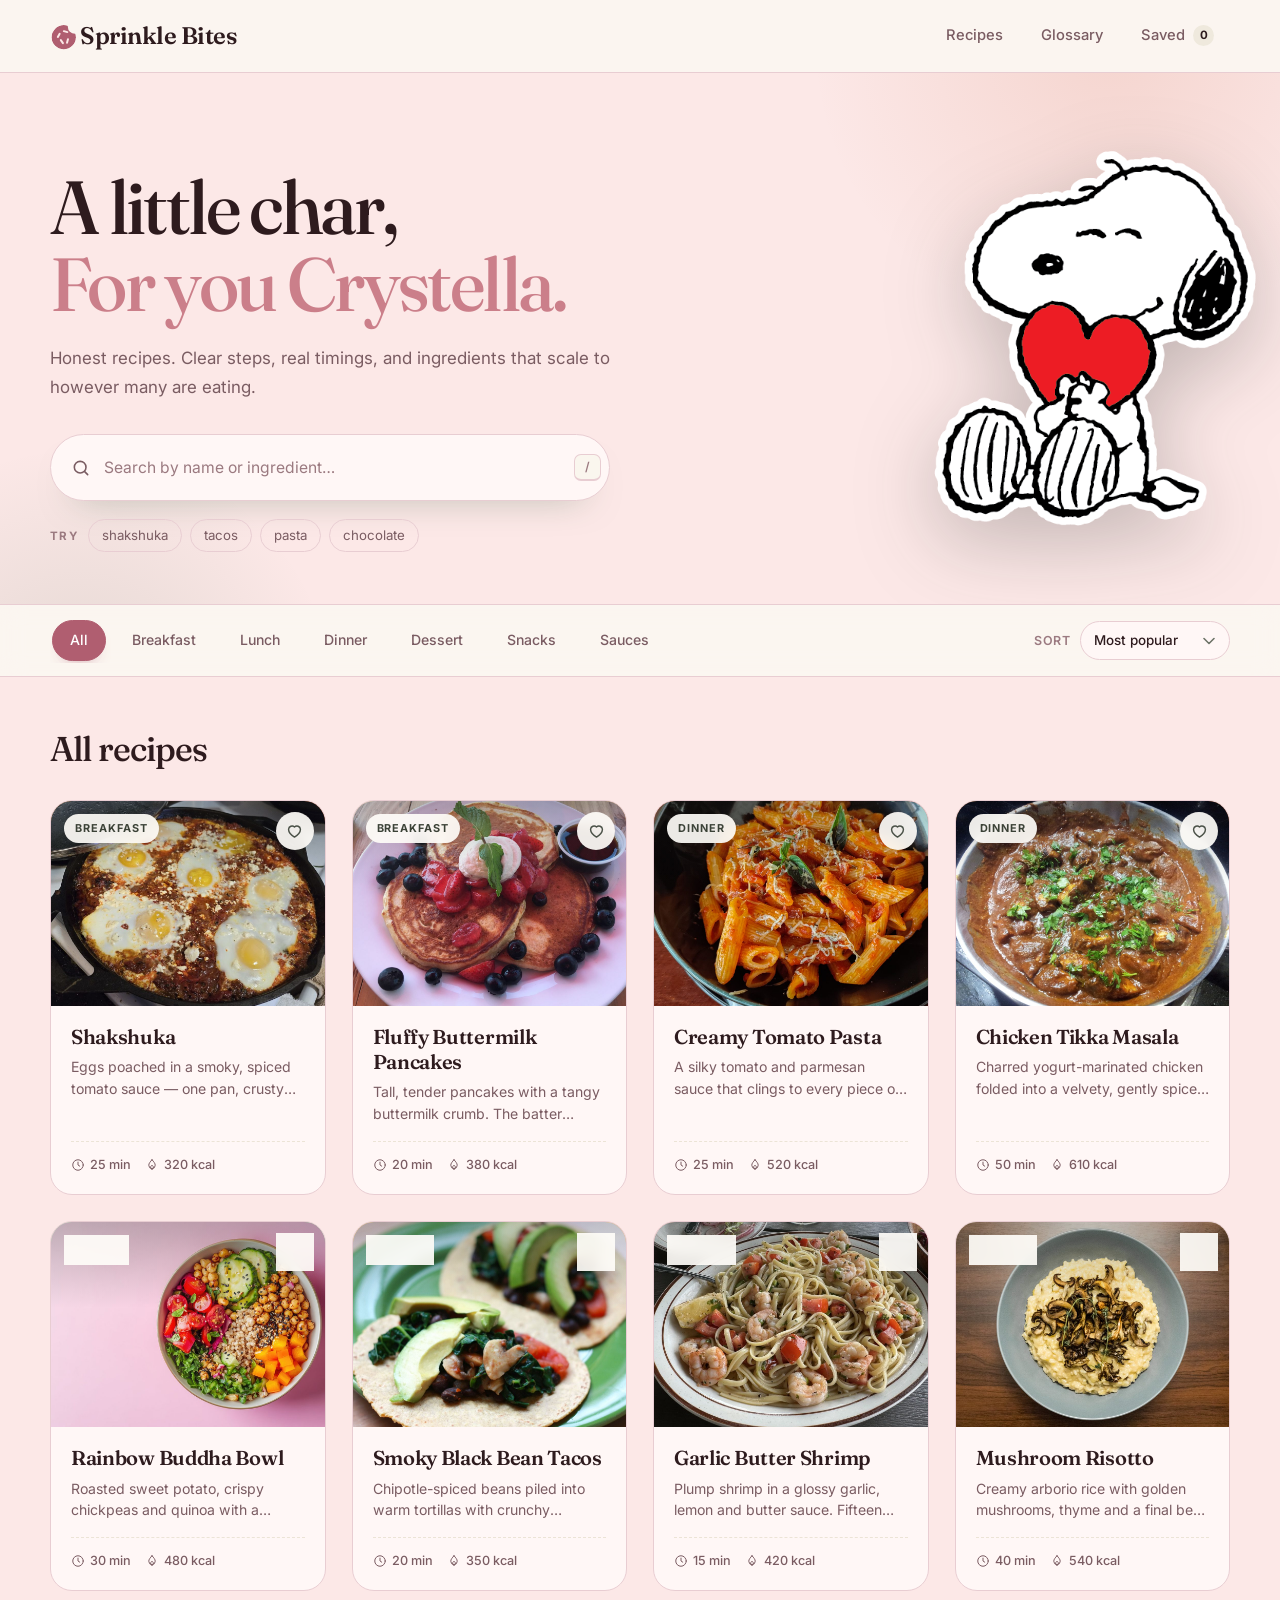
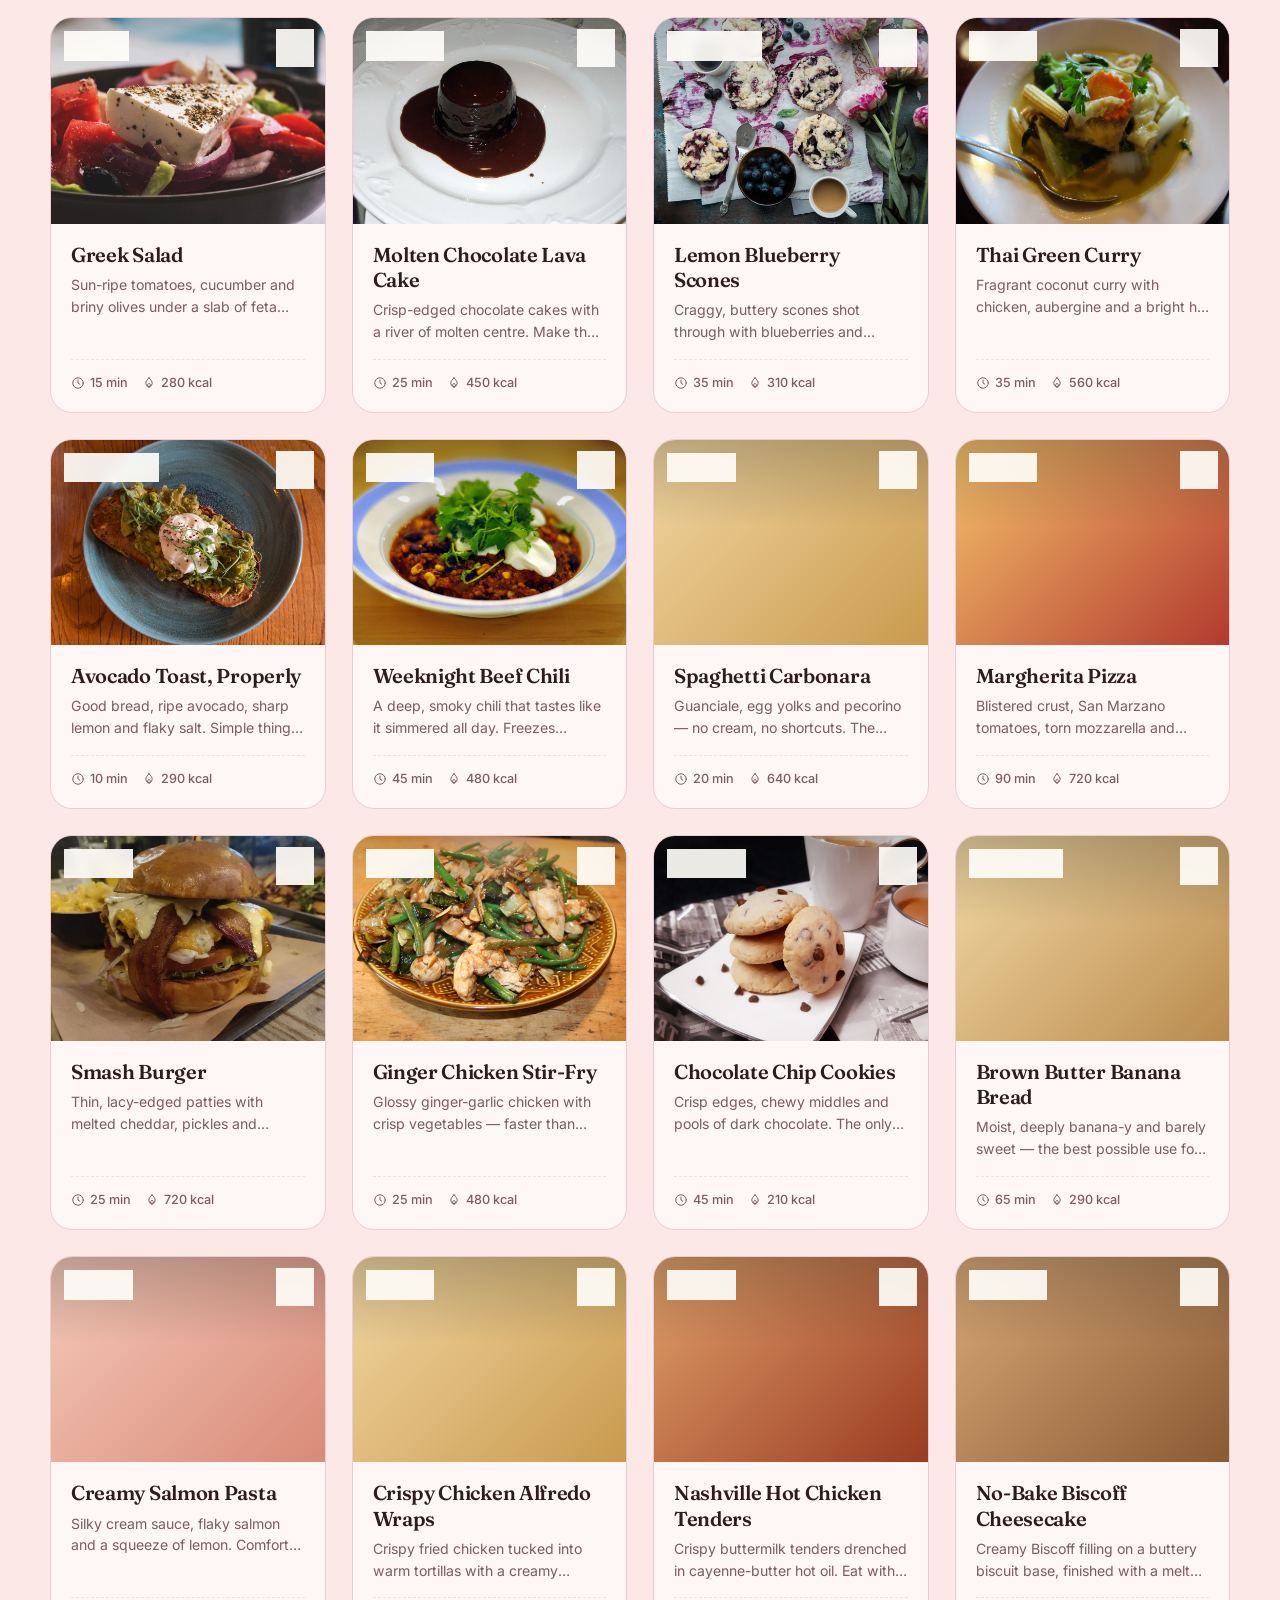
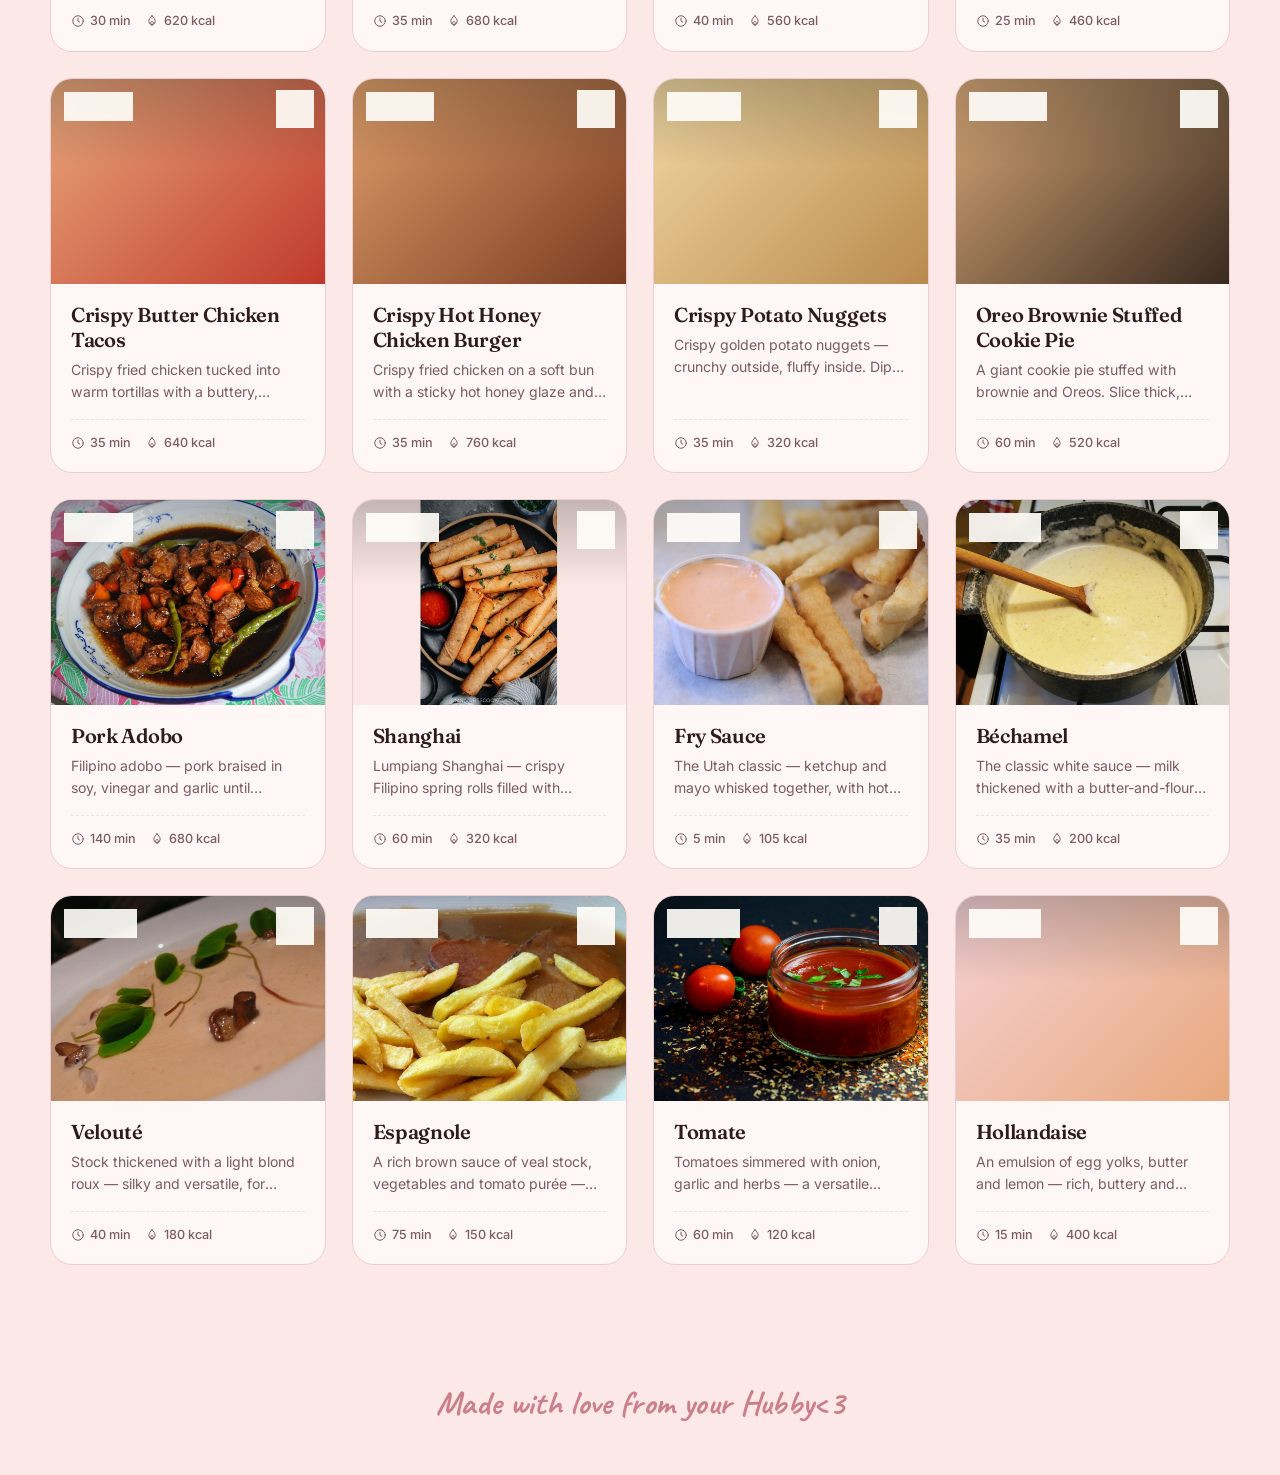
==== commit 3eb2ff89: "Remove circular plate; show hero image directly" ====
--- a/index.html
+++ b/index.html
@@ -67,10 +67,7 @@
       </div>
 
       <div class="hero-art" aria-hidden="true">
-        <div class="plate">
-          <span class="plate-ring"></span>
-          <img class="plate-photo" src="images/hero-plate.png" alt="" width="500" height="500">
-        </div>
+        <img class="hero-image" src="images/hero-plate.png" alt="" width="500" height="500">
       </div>
     </section>
 
--- a/styles.css
+++ b/styles.css
@@ -289,7 +289,7 @@
   transform: translateY(-1px);
 }
 
-/* Hero decorative plate */
+/* Hero decorative image */
 .hero-art {
   position: absolute;
   top: 50%;
@@ -300,47 +300,11 @@
   display: none;
 }
 
-.plate {
-  position: absolute;
-  inset: 20px;
-  display: grid;
-  place-items: center;
-  border-radius: 50%;
-  background:
-    radial-gradient(circle at 38% 30%, #fff7f6 0%, #f6d2d6 55%, #e8cdd2 100%);
-  border: 1px solid #e8cdd2;
-  box-shadow:
-    0 40px 60px -40px rgba(176, 94, 112, 0.45),
-    inset 0 -8px 24px rgba(180, 160, 130, 0.18),
-    inset 0 4px 14px rgba(255, 255, 255, 0.9);
-}
-
-.plate-ring {
-  position: absolute;
-  inset: 26px;
-  z-index: 3;
-  border: 1.5px dashed rgba(255, 255, 255, 0.75);
-  border-radius: 50%;
-  opacity: 0.9;
-}
-
-.plate-photo {
-  position: absolute;
-  inset: 0;
+.hero-image {
   width: 100%;
   height: 100%;
-  border-radius: 50%;
-  object-fit: cover;
-}
-
-.plate::after {
-  content: "";
-  position: absolute;
-  inset: 0;
-  z-index: 2;
-  border-radius: 50%;
-  box-shadow: inset 0 0 0 1px rgba(255, 255, 255, 0.28), inset 0 -14px 34px rgba(40, 30, 20, 0.28);
-  pointer-events: none;
+  object-fit: contain;
+  filter: drop-shadow(0 24px 40px rgba(32, 37, 31, 0.25));
 }
 
 @keyframes float {
@@ -360,7 +324,7 @@
 }
 
 @media (prefers-reduced-motion: reduce) {
-  .plate { animation: none; }
+
 }
 
 
